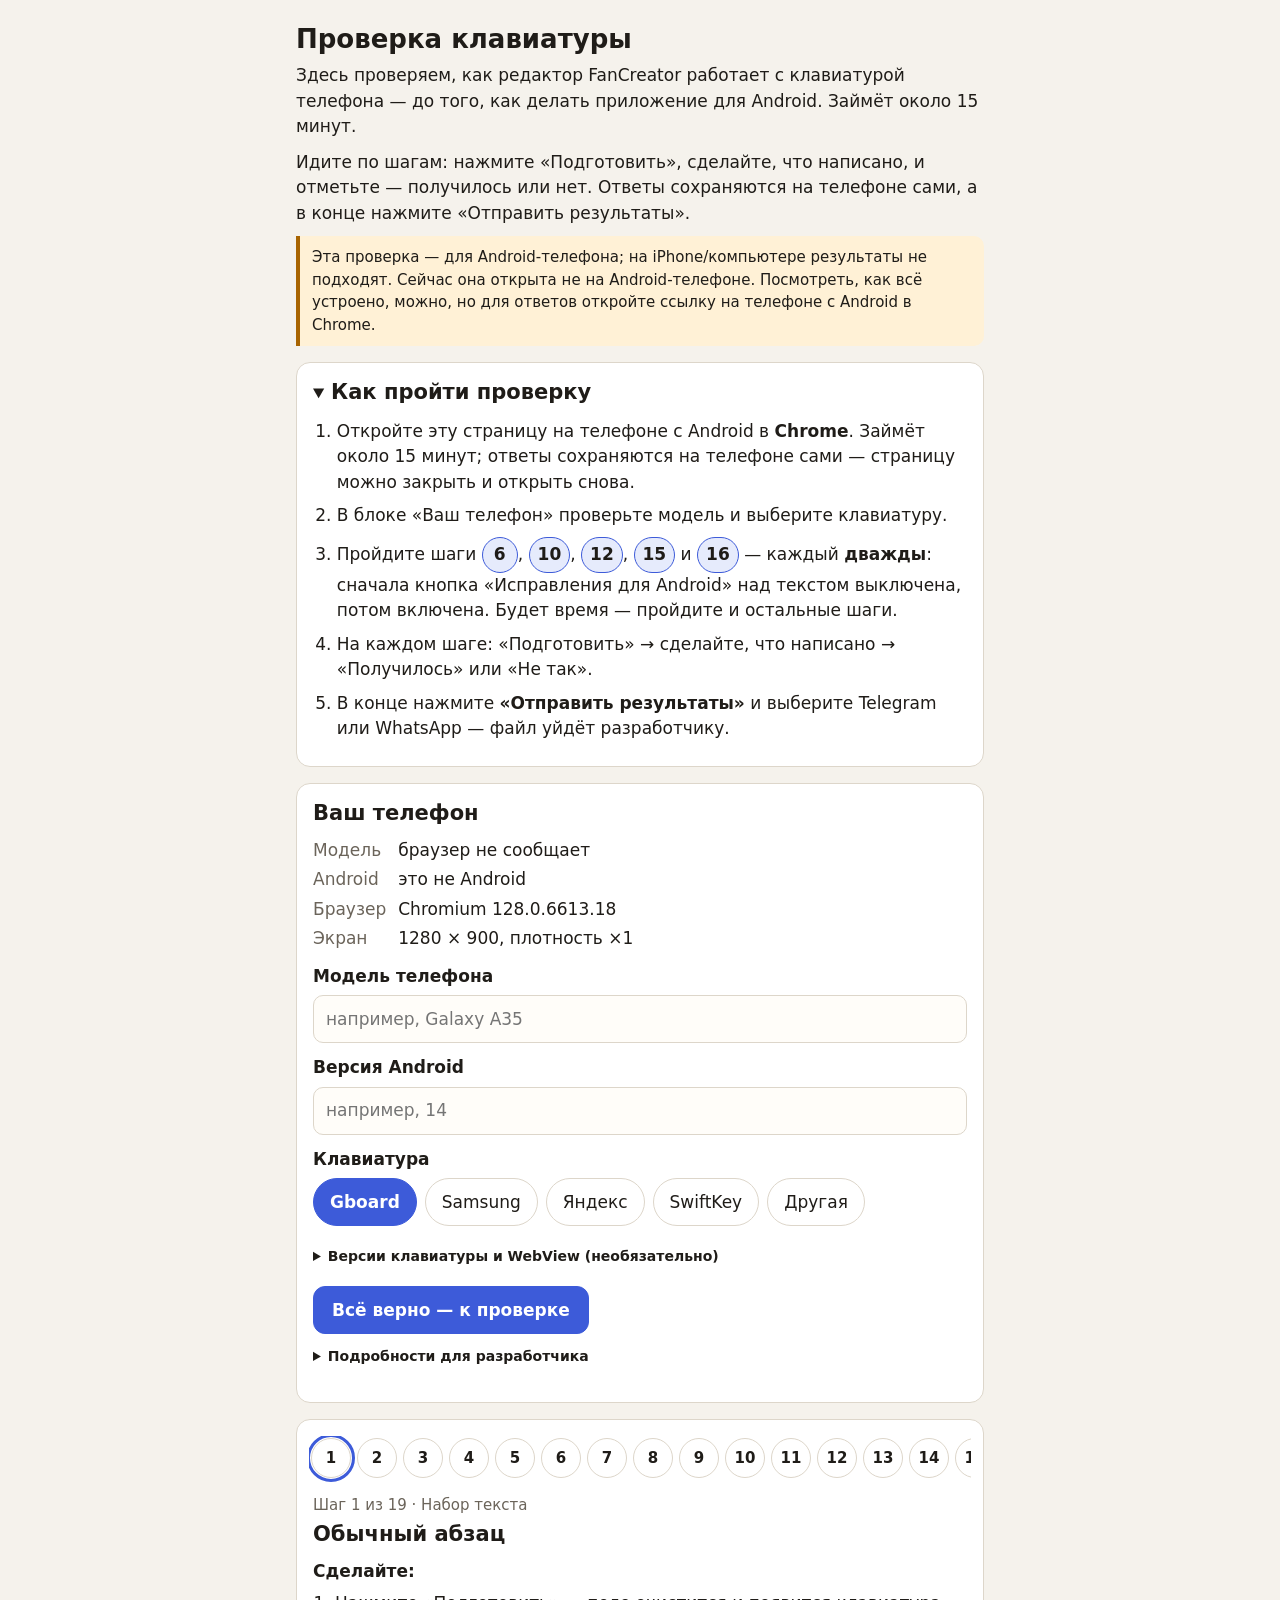
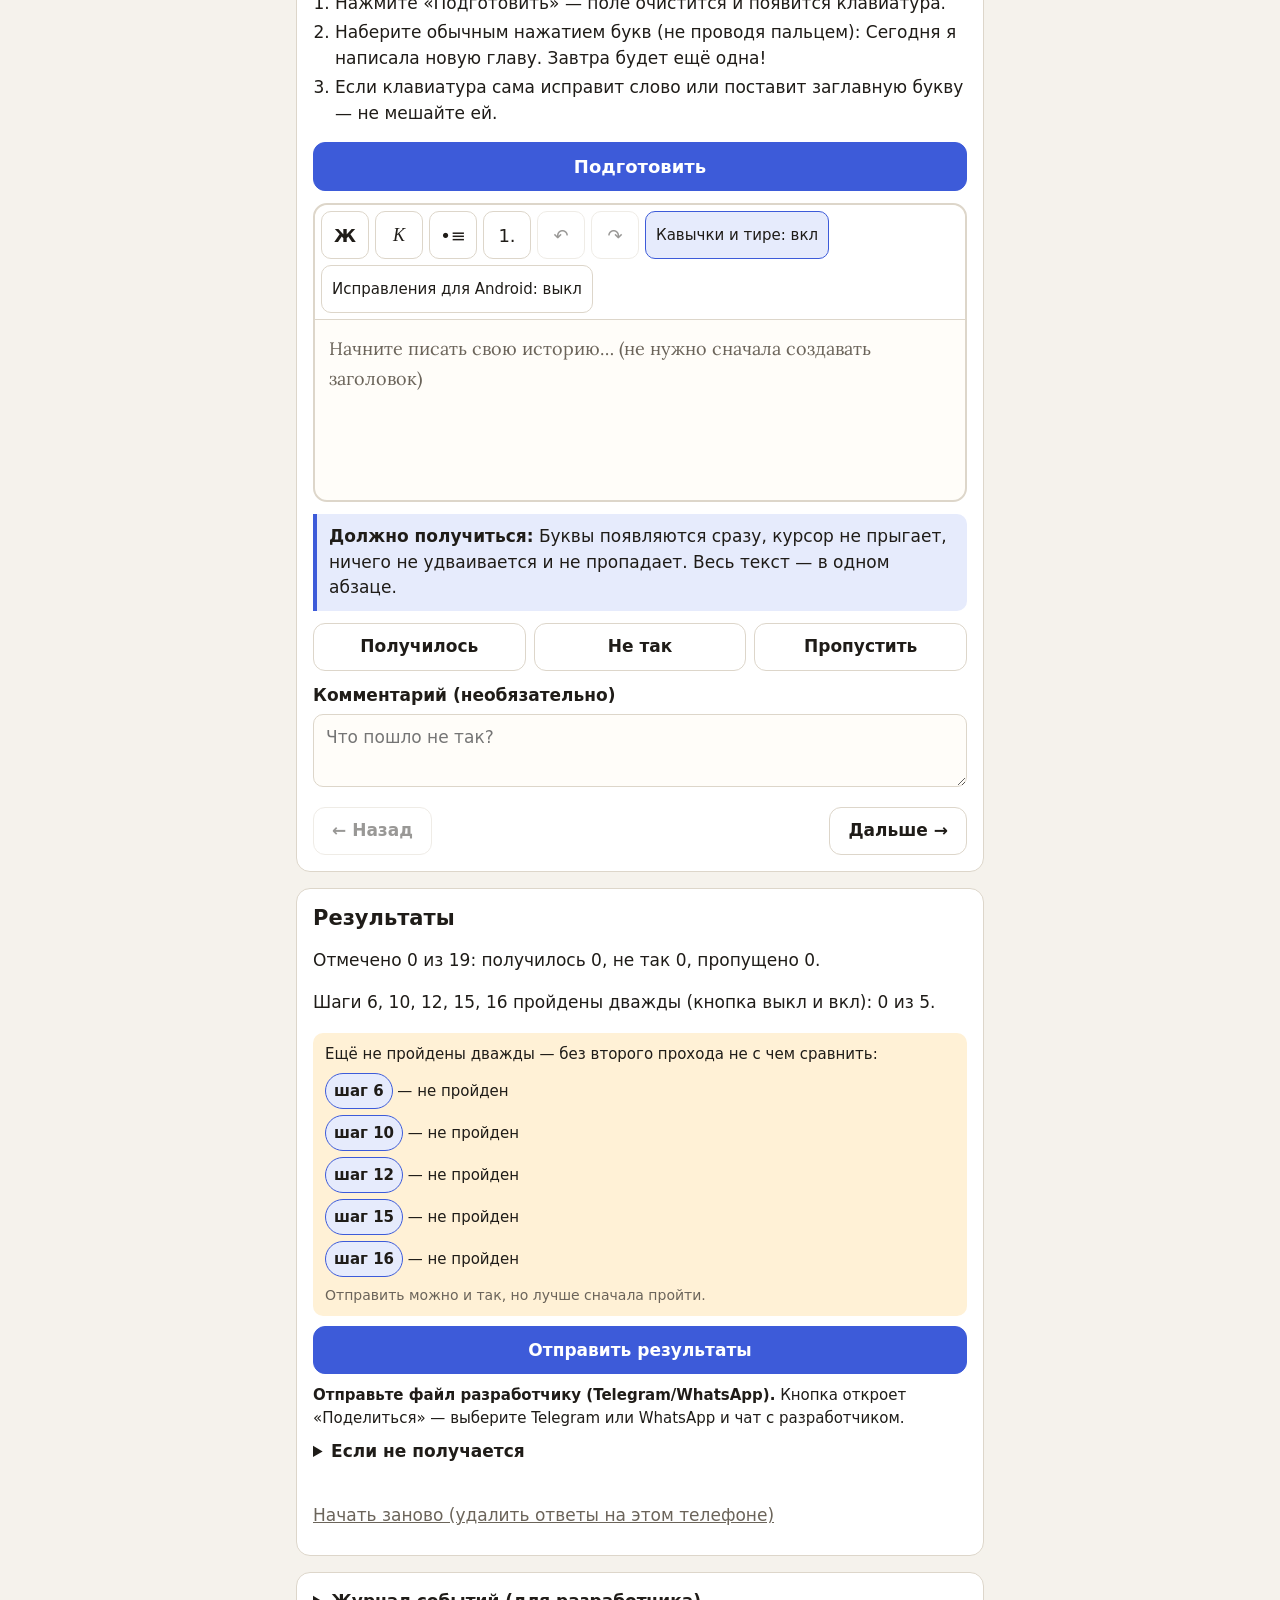
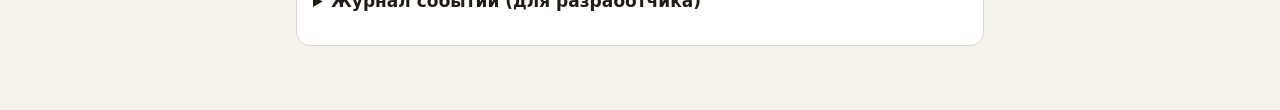
==== sandbox/index.html @ 18773f49 "Песочница: 2.1.9 4542436" ====
<!doctype html>
<html lang="ru">
  <head>
    <meta charset="UTF-8" />
    <meta name="viewport" content="width=device-width, initial-scale=1.0, interactive-widget=resizes-content" />
    <meta name="theme-color" content="#f5f2ec" />
    <meta
      http-equiv="Content-Security-Policy"
      content="default-src 'self' 'unsafe-inline' data: blob:; img-src 'self' data: blob: https:; font-src 'self' data:; style-src 'self' 'unsafe-inline'; connect-src 'self' ws: wss:;"
    />
    <title>FanCreator — проверка клавиатуры</title>
    <script type="module" crossorigin src="./assets/sandbox-DhqDyy9d.js"></script>
    <link rel="stylesheet" crossorigin href="./assets/sandbox-BEkbw0f-.css">
    <meta name="robots" content="noindex, nofollow">
    <meta name="referrer" content="no-referrer">
  </head>
  <body>
    <div id="root"></div>
  </body>
</html>
---- sandbox/assets/sandbox-BEkbw0f-.css ----
@font-face{font-family:Lora;font-style:normal;font-display:swap;font-weight:400;src:url(./lora-cyrillic-400-normal-CbVom6TB.woff2) format("woff2"),url(./lora-cyrillic-400-normal-BedExNGj.woff) format("woff")}@font-face{font-family:Lora;font-style:normal;font-display:swap;font-weight:400;src:url(./lora-latin-400-normal-DnxXpLNu.woff2) format("woff2"),url(./lora-latin-400-normal-DBJS-Hc6.woff) format("woff")}@font-face{font-family:Lora;font-style:italic;font-display:swap;font-weight:400;src:url(./lora-cyrillic-400-italic-BZqWJcgY.woff2) format("woff2"),url(./lora-cyrillic-400-italic-rXhP2Nh9.woff) format("woff")}@font-face{font-family:Lora;font-style:italic;font-display:swap;font-weight:400;src:url(./lora-latin-400-italic-DYjZp4sZ.woff2) format("woff2"),url(./lora-latin-400-italic-wRLkZNVE.woff) format("woff")}@font-face{font-family:Lora;font-style:normal;font-display:swap;font-weight:700;src:url(./lora-cyrillic-700-normal-CicHrsUU.woff2) format("woff2"),url(./lora-cyrillic-700-normal-CoUvLzhc.woff) format("woff")}@font-face{font-family:Lora;font-style:normal;font-display:swap;font-weight:700;src:url(./lora-latin-700-normal-BHK4Pzk4.woff2) format("woff2"),url(./lora-latin-700-normal-Yfa97ytg.woff) format("woff")}:root{--sb-bg: #f5f2ec;--sb-card: #ffffff;--sb-text: #1f1c18;--sb-dim: #6b645a;--sb-line: #ddd6ca;--sb-accent: #3d5bd9;--sb-accent-text: #ffffff;--sb-accent-soft: #e6ebfc;--sb-ok: #2b8a3e;--sb-ok-soft: #e3f4e6;--sb-bad: #c92a2a;--sb-bad-soft: #fbe6e6;--sb-warn: #a86400;--sb-warn-soft: #fff1d6;--sb-paper: #fffdf9;--sb-focus: rgba(61, 91, 217, .35);--sb-radius: 14px;color-scheme:light}@media (prefers-color-scheme: dark){:root{--sb-bg: #17161a;--sb-card: #222127;--sb-text: #ece8e1;--sb-dim: #a59f95;--sb-line: #3a3842;--sb-accent: #7f97ff;--sb-accent-text: #10131f;--sb-accent-soft: #2a3150;--sb-ok: #69c27a;--sb-ok-soft: #1f3524;--sb-bad: #ff7b7b;--sb-bad-soft: #3d2222;--sb-warn: #f0b350;--sb-warn-soft: #3a2f1a;--sb-paper: #1c1b20;--sb-focus: rgba(127, 151, 255, .4);color-scheme:dark}}*{box-sizing:border-box}html{-webkit-text-size-adjust:100%}body{margin:0;background:var(--sb-bg);color:var(--sb-text);font:17px/1.5 system-ui,-apple-system,Segoe UI,Roboto,sans-serif}.sb-page{max-width:720px;margin:0 auto;padding:16px 16px 48px}.sb-header h1{margin:8px 0;font-size:26px;line-height:1.2}.sb-header p{margin:0 0 10px}h2{margin:0 0 12px;font-size:21px;line-height:1.25}.sb-card{background:var(--sb-card);border:1px solid var(--sb-line);border-radius:var(--sb-radius);padding:16px;margin:16px 0;scroll-margin-top:8px}.sb-small{font-size:14px;color:var(--sb-dim);margin:8px 0}.sb-note{margin:10px 0;padding:10px 12px;border-radius:10px;background:var(--sb-accent-soft);font-size:15px}.sb-note-warn{background:var(--sb-warn-soft)}.sb-note-ok{background:var(--sb-ok-soft)}.sb-advice{border-left:4px solid var(--sb-warn);border-radius:0 10px 10px 0}.sb-howto summary{cursor:pointer}.sb-howto summary h2{display:inline;margin:0}.sb-howto-list{margin:12px 0 0;padding-left:1.4em}.sb-howto-list li{margin:0 0 8px}.sb-howto-step{min-width:36px;min-height:36px;padding:2px 8px;border-radius:999px;border:1.5px solid var(--sb-accent);background:var(--sb-accent-soft);color:var(--sb-text);font:inherit;font-weight:700;cursor:pointer;touch-action:manipulation}.sb-howto-step:focus-visible{outline:3px solid var(--sb-focus);outline-offset:2px}.sb-send{width:100%;font-size:18px}.sb-send-hint{margin:10px 0;font-size:15px}.sb-fix-note{border-left:4px solid var(--sb-accent);border-radius:0 10px 10px 0}.sb-fix-note p{margin:0}.sb-fix-note p+p{margin-top:6px}.sb-fix-progress{font-weight:600}.sb-second-pass{border-left:4px solid var(--sb-warn);border-radius:0 10px 10px 0}.sb-second-pass p{margin:0 0 10px}.sb-fix-missing p{margin:0}.sb-fix-missing ul{margin:8px 0;padding:0;list-style:none}.sb-fix-missing li{margin:0 0 6px}.sb-row{display:flex;flex-wrap:wrap;gap:10px;align-items:center}.sb-row-between{justify-content:space-between}.sb-btn{min-height:48px;padding:10px 18px;border-radius:12px;border:1.5px solid var(--sb-line);background:var(--sb-card);color:var(--sb-text);font:inherit;font-weight:600;cursor:pointer;touch-action:manipulation}.sb-btn:disabled{opacity:.45}.sb-btn:focus-visible,.sb-tool:focus-visible,.sb-chip:focus-visible,.sb-chip-btn:focus-visible{outline:3px solid var(--sb-focus);outline-offset:2px}.sb-btn-primary{background:var(--sb-accent);border-color:var(--sb-accent);color:var(--sb-accent-text)}.sb-btn-small{min-height:40px;padding:6px 14px;font-size:15px}.sb-btn-link{border:none;background:none;color:var(--sb-dim);font-weight:400;text-decoration:underline;padding-left:0;margin-top:12px}.sb-prepare{width:100%;margin:4px 0 12px;font-size:18px}.sb-facts{display:grid;grid-template-columns:max-content 1fr;gap:4px 12px;margin:0 0 12px}.sb-facts dt{color:var(--sb-dim)}.sb-facts dd{margin:0;overflow-wrap:anywhere}.sb-field{display:block;margin:12px 0;border:none;padding:0}.sb-field>span,.sb-field>legend{display:block;font-weight:600;margin-bottom:6px;padding:0}.sb-field input,.sb-field textarea,.sb-raw{width:100%;min-height:48px;padding:10px 12px;border-radius:10px;border:1.5px solid var(--sb-line);background:var(--sb-paper);color:var(--sb-text);font:inherit}.sb-choice{display:flex;flex-wrap:wrap;gap:8px;margin-bottom:8px}.sb-chip-btn{min-height:48px;padding:8px 16px;border-radius:24px;border:1.5px solid var(--sb-line);background:var(--sb-card);color:var(--sb-text);font:inherit;cursor:pointer}.sb-chip-btn.is-on{background:var(--sb-accent);border-color:var(--sb-accent);color:var(--sb-accent-text);font-weight:600}.sb-device-line{margin:0;flex:1 1 200px}.sb-dev{margin-top:12px;font-size:14px}.sb-chips{display:flex;gap:6px;overflow-x:auto;padding:2px 2px 10px;margin:0 -4px 6px;scrollbar-width:thin}.sb-chip{flex:0 0 auto;width:40px;height:40px;border-radius:50%;border:1.5px solid var(--sb-line);background:var(--sb-card);color:var(--sb-text);font:inherit;font-size:15px;font-weight:600;cursor:pointer}.sb-chip-ok{background:var(--sb-ok-soft);border-color:var(--sb-ok)}.sb-chip-bad{background:var(--sb-bad-soft);border-color:var(--sb-bad)}.sb-chip-skip{color:var(--sb-dim);border-style:dashed}.sb-chip-half{background-image:linear-gradient(to right,transparent 50%,var(--sb-card) 50%);border-style:dashed}.sb-chip.is-current{outline:3px solid var(--sb-accent);outline-offset:1px}.sb-step-meta{margin:0 0 4px;color:var(--sb-dim);font-size:15px}.sb-todo ol{margin:6px 0 12px;padding-left:22px}.sb-todo li{margin:4px 0}.sb-expect{margin:12px 0;padding:10px 12px;border-left:4px solid var(--sb-accent);background:var(--sb-accent-soft);border-radius:0 10px 10px 0}.sb-verdict{display:grid;grid-template-columns:1fr 1fr 1fr;gap:8px;margin:12px 0}.sb-verdict .sb-btn{padding:10px 6px}.sb-btn-ok.is-on{background:var(--sb-ok);border-color:var(--sb-ok);color:#fff}.sb-btn-bad.is-on{background:var(--sb-bad);border-color:var(--sb-bad);color:#fff}.sb-btn-skip.is-on{background:var(--sb-dim);border-color:var(--sb-dim);color:var(--sb-card)}.sb-auto{margin:12px 0;padding:10px 12px;border-radius:10px;border:1.5px solid var(--sb-line)}.sb-auto p{margin:4px 0}.sb-auto ul{margin:6px 0 0;padding-left:20px;font-size:14px;overflow-wrap:anywhere}.sb-auto-ok{background:var(--sb-ok-soft);border-color:var(--sb-ok)}.sb-auto-fail{background:var(--sb-bad-soft);border-color:var(--sb-bad)}.sb-auto-warn{background:var(--sb-warn-soft);border-color:var(--sb-warn)}.sb-auto-icon{display:inline-block;min-width:1.2em;font-weight:800}.sb-nav{margin-top:8px}.sb-editor{border:2px solid var(--sb-line);border-radius:var(--sb-radius);background:var(--sb-paper)}.sb-editor:focus-within{border-color:var(--sb-accent)}.sb-toolbar{position:sticky;top:0;z-index:2;display:flex;flex-wrap:wrap;gap:6px;padding:6px;background:var(--sb-card);border-bottom:1px solid var(--sb-line);border-radius:var(--sb-radius) var(--sb-radius) 0 0}.sb-tool{flex:0 0 auto;min-width:48px;height:48px;padding:0 10px;border-radius:10px;border:1.5px solid var(--sb-line);background:var(--sb-card);color:var(--sb-text);font:inherit;font-size:18px;cursor:pointer;touch-action:manipulation;-webkit-user-select:none;user-select:none}.sb-tool-wide{font-size:15px}.sb-tool-bold{font-weight:800}.sb-tool-italic{font-style:italic;font-family:Georgia,serif}.sb-tool.is-active{background:var(--sb-accent-soft);border-color:var(--sb-accent)}.sb-tool.is-disabled{opacity:.45}.sb-editor-content{padding:4px 14px 14px}.sb-editor-frame.is-long .sb-editor-content{max-height:60vh;max-height:60dvh;overflow-y:auto;overscroll-behavior:contain}.sb-log-pre{max-height:50vh;overflow:auto;margin:8px 0 0;padding:10px;border-radius:8px;background:var(--sb-paper);border:1px solid var(--sb-line);font:12px/1.45 ui-monospace,Cascadia Mono,Consolas,monospace;white-space:pre-wrap;word-break:break-all}.sb-log summary,.sb-fallback summary,.sb-dev summary{cursor:pointer;min-height:40px;font-weight:600}.sb-prose{position:relative;min-height:9em;outline:none;color:var(--sb-text);font-family:Lora,"Noto Serif",Georgia,serif;font-size:18px;line-height:1.65;padding:10px 0}.sb-prose p{margin:0;overflow-wrap:anywhere}.sb-prose h1,.sb-prose h2,.sb-prose h3{line-height:1.3;margin:.5em 0 .3em}.sb-prose h2{font-size:1.45em}.sb-prose ul,.sb-prose ol{padding-left:1.5em;margin:0 0 .7em}.sb-prose ol{list-style:none;counter-reset:fc-ol;padding-left:0}.sb-prose>ol{padding-left:28px}.sb-prose ol>li{counter-increment:fc-ol}.sb-prose ol>li>:is(p,h1,h2,h3):before{content:counters(fc-ol,".") ". ";white-space:nowrap}.sb-prose ol>li>:is(p,h1,h2,h3)~:is(p,h1,h2,h3):before{content:none}.sb-prose ol>li[data-unnumbered=true]{counter-increment:none}.sb-prose ol>li[data-unnumbered=true]>:is(p,h1,h2,h3):before{content:none}.sb-prose ul>li[data-unnumbered=true]::marker{content:""}.sb-prose img{display:block;max-width:100%;height:auto;border-radius:6px}.sb-prose .fc-img-wrap{position:relative;display:block;width:fit-content;max-width:100%;margin:.4em 0;border-radius:8px}.sb-prose :is(.fc-img-handle,.fc-img-float,.fc-img-wrap-btn){display:none}.sb-prose .ProseMirror-selectednode{outline:3px solid var(--sb-accent);outline-offset:2px}.sb-prose table{border-collapse:collapse;width:100%;margin:.6em 0}.sb-prose th,.sb-prose td{border:1px solid var(--sb-line);padding:6px 9px;vertical-align:top;min-width:40px;position:relative}.sb-prose .selectedCell:after{background:var(--sb-focus);content:"";position:absolute;top:0;right:0;bottom:0;left:0;pointer-events:none}.sb-prose .column-resize-handle{display:none}.sb-prose ::selection{background:var(--sb-focus)}.sb-prose.ProseMirror-hideselection ::selection{background:transparent}.sb-prose p.is-editor-empty:first-child:before{content:attr(data-placeholder);float:left;color:var(--sb-dim);pointer-events:none;height:0}.sb-prose a{color:var(--sb-accent)}.sb-prose blockquote{margin:.5em 0;padding-left:12px;border-left:3px solid var(--sb-line)}.sb-prose hr{border:none;border-top:1px solid var(--sb-line);margin:1em 0}
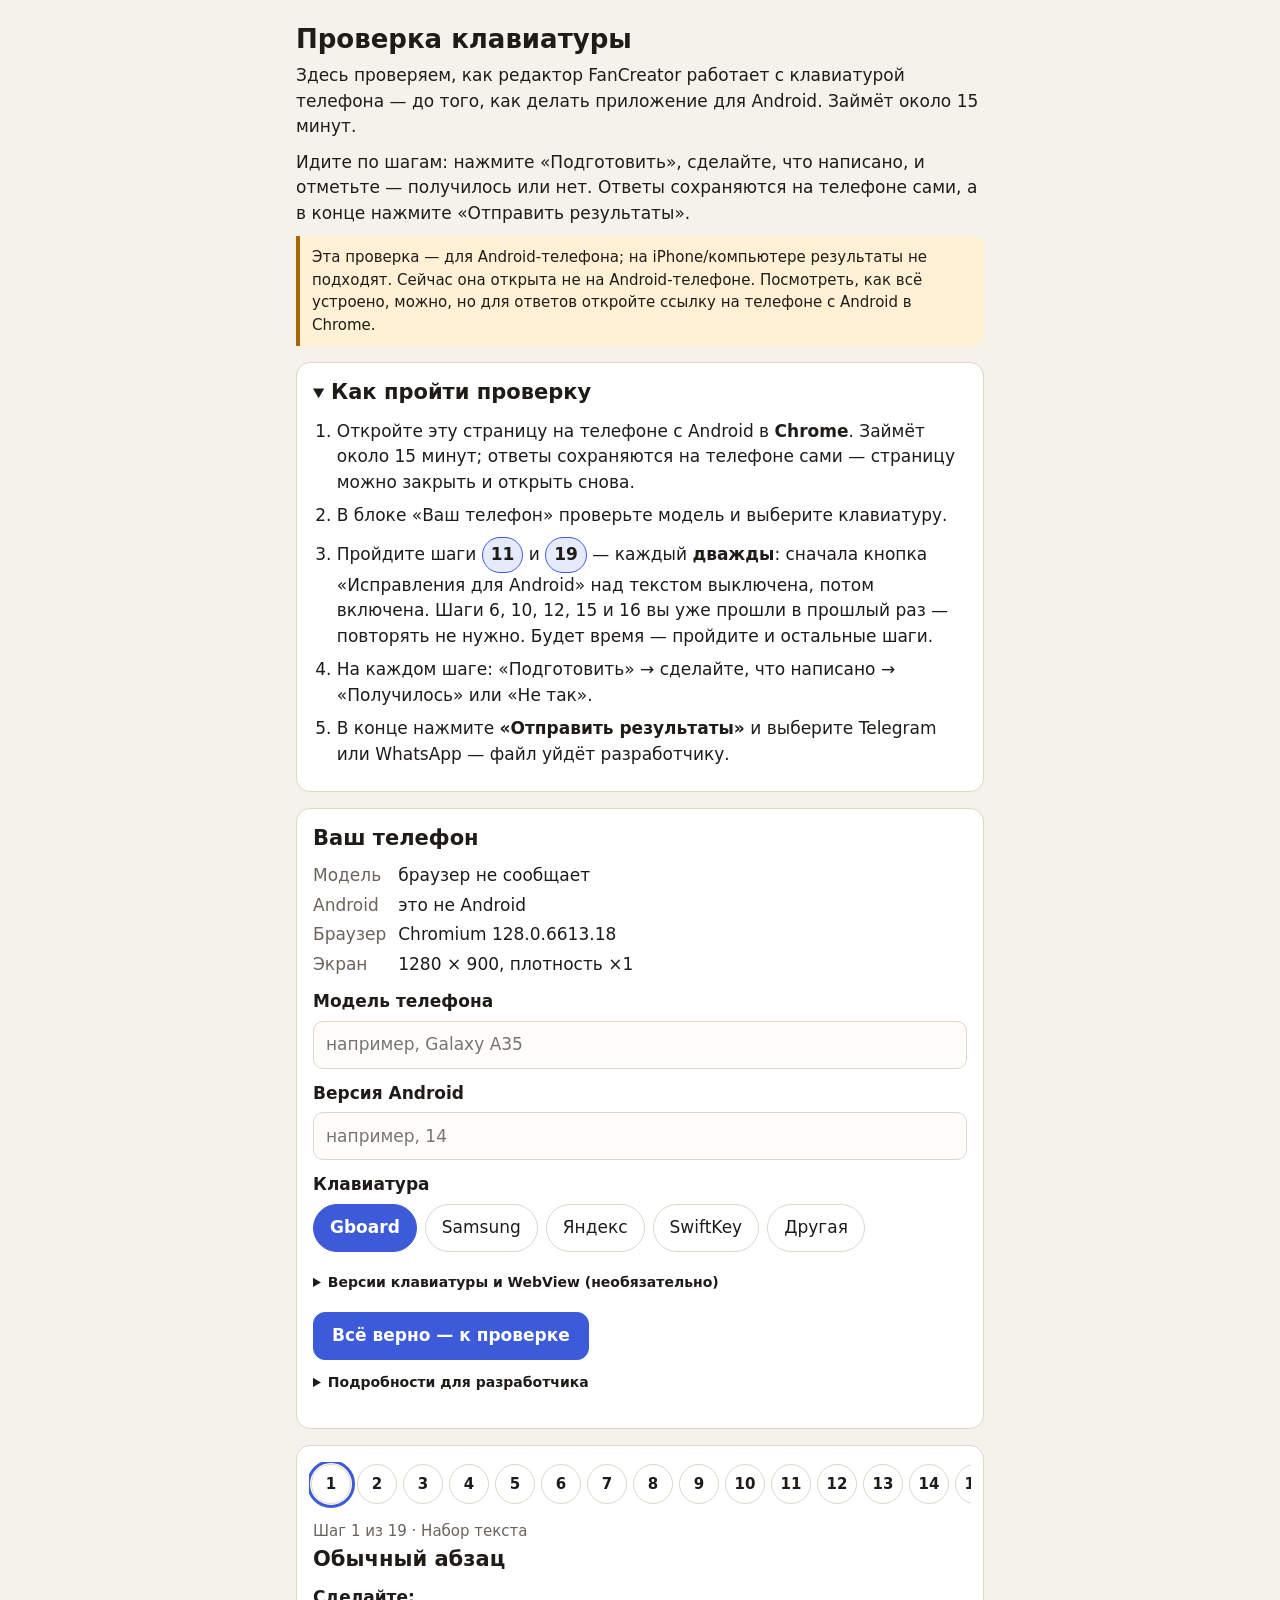
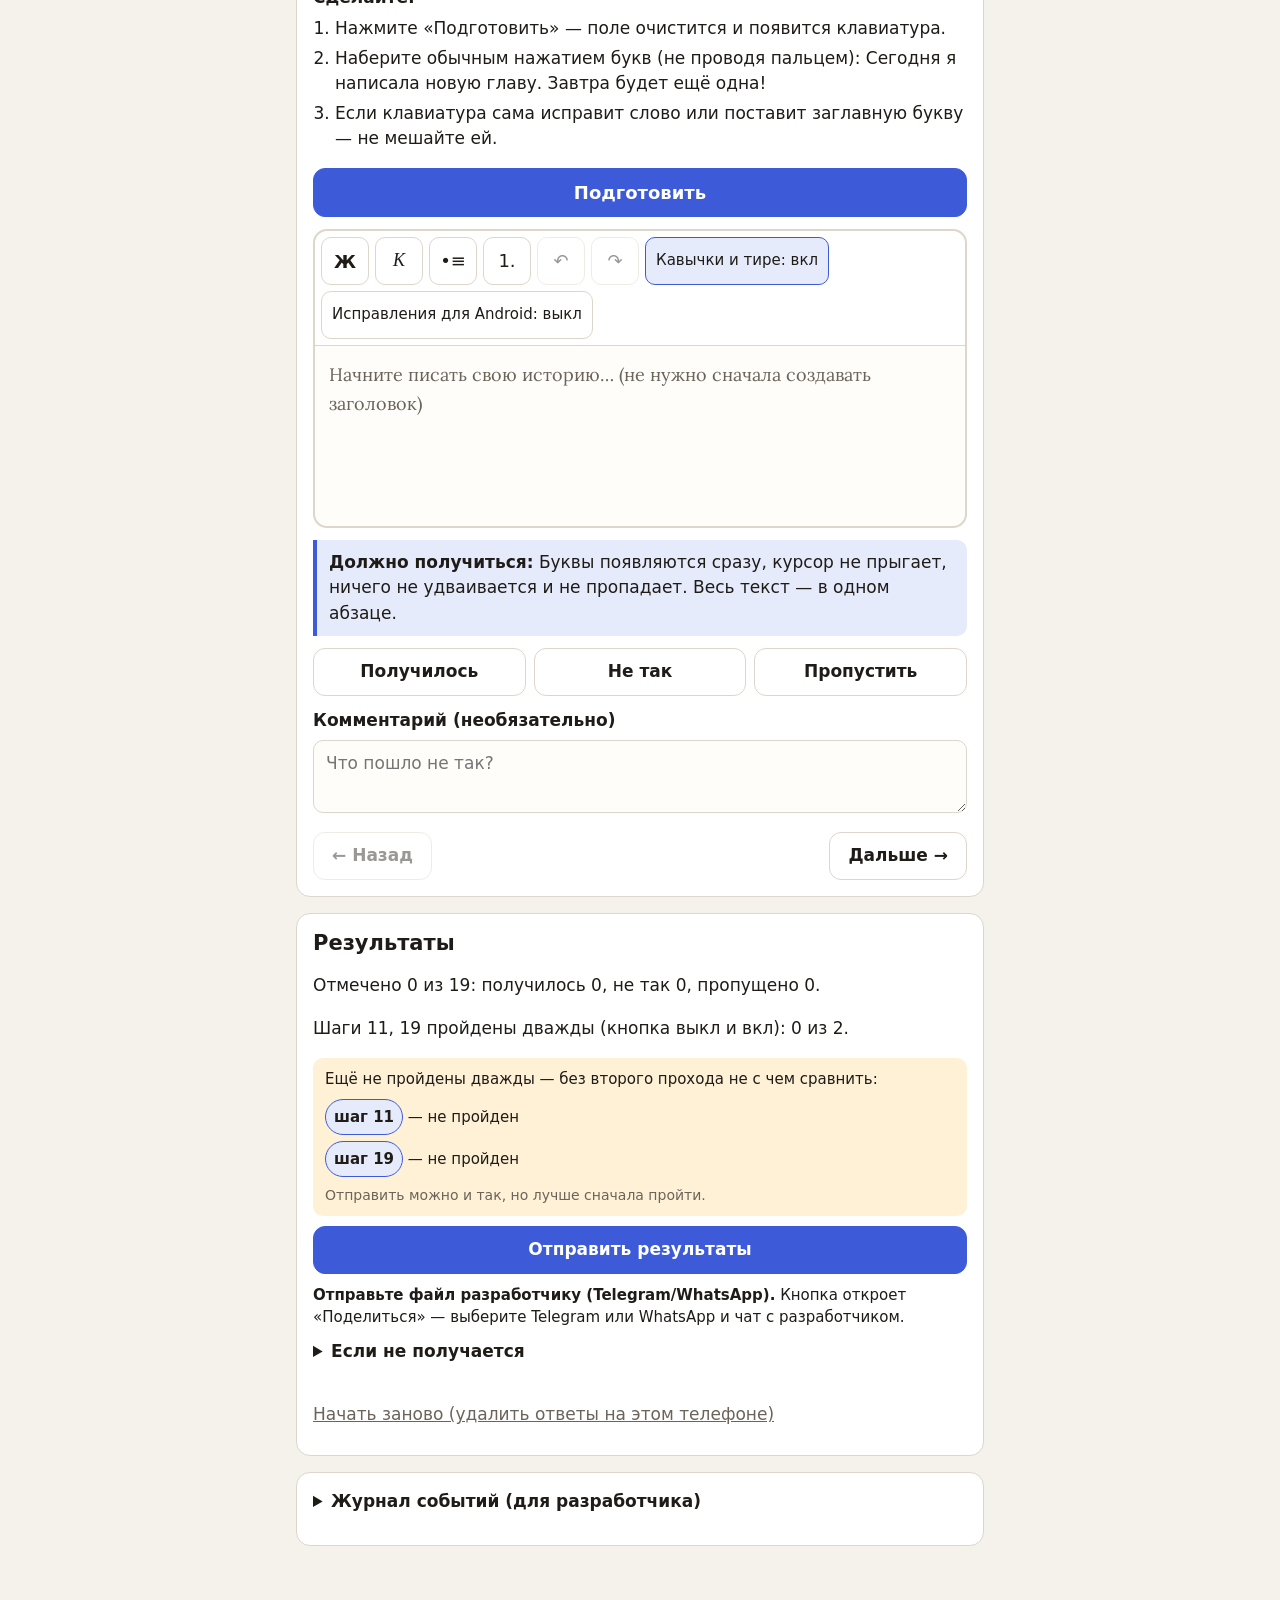
==== commit 72774be1: "Песочница: 2.1.9 dbdd2d1" ====
--- a/sandbox/index.html
+++ b/sandbox/index.html
@@ -9,8 +9,8 @@
       content="default-src 'self' 'unsafe-inline' data: blob:; img-src 'self' data: blob: https:; font-src 'self' data:; style-src 'self' 'unsafe-inline'; connect-src 'self' ws: wss:;"
     />
     <title>FanCreator — проверка клавиатуры</title>
-    <script type="module" crossorigin src="./assets/sandbox-DhqDyy9d.js"></script>
-    <link rel="stylesheet" crossorigin href="./assets/sandbox-BEkbw0f-.css">
+    <script type="module" crossorigin src="./assets/sandbox-CFOKn9re.js"></script>
+    <link rel="stylesheet" crossorigin href="./assets/sandbox-BfJ2QKud.css">
     <meta name="robots" content="noindex, nofollow">
     <meta name="referrer" content="no-referrer">
   </head>
--- a/sandbox/assets/sandbox-BfJ2QKud.css
+++ b/sandbox/assets/sandbox-BfJ2QKud.css
@@ -0,0 +1 @@
+@font-face{font-family:Lora;font-style:normal;font-display:swap;font-weight:400;src:url(./lora-cyrillic-400-normal-CbVom6TB.woff2) format("woff2"),url(./lora-cyrillic-400-normal-BedExNGj.woff) format("woff")}@font-face{font-family:Lora;font-style:normal;font-display:swap;font-weight:400;src:url(./lora-latin-400-normal-DnxXpLNu.woff2) format("woff2"),url(./lora-latin-400-normal-DBJS-Hc6.woff) format("woff")}@font-face{font-family:Lora;font-style:italic;font-display:swap;font-weight:400;src:url(./lora-cyrillic-400-italic-BZqWJcgY.woff2) format("woff2"),url(./lora-cyrillic-400-italic-rXhP2Nh9.woff) format("woff")}@font-face{font-family:Lora;font-style:italic;font-display:swap;font-weight:400;src:url(./lora-latin-400-italic-DYjZp4sZ.woff2) format("woff2"),url(./lora-latin-400-italic-wRLkZNVE.woff) format("woff")}@font-face{font-family:Lora;font-style:normal;font-display:swap;font-weight:700;src:url(./lora-cyrillic-700-normal-CicHrsUU.woff2) format("woff2"),url(./lora-cyrillic-700-normal-CoUvLzhc.woff) format("woff")}@font-face{font-family:Lora;font-style:normal;font-display:swap;font-weight:700;src:url(./lora-latin-700-normal-BHK4Pzk4.woff2) format("woff2"),url(./lora-latin-700-normal-Yfa97ytg.woff) format("woff")}:root{--sb-bg: #f5f2ec;--sb-card: #ffffff;--sb-text: #1f1c18;--sb-dim: #6b645a;--sb-line: #ddd6ca;--sb-accent: #3d5bd9;--sb-accent-text: #ffffff;--sb-accent-soft: #e6ebfc;--sb-ok: #2b8a3e;--sb-ok-soft: #e3f4e6;--sb-bad: #c92a2a;--sb-bad-soft: #fbe6e6;--sb-warn: #a86400;--sb-warn-soft: #fff1d6;--sb-paper: #fffdf9;--sb-focus: rgba(61, 91, 217, .35);--sb-radius: 14px;color-scheme:light}@media (prefers-color-scheme: dark){:root{--sb-bg: #17161a;--sb-card: #222127;--sb-text: #ece8e1;--sb-dim: #a59f95;--sb-line: #3a3842;--sb-accent: #7f97ff;--sb-accent-text: #10131f;--sb-accent-soft: #2a3150;--sb-ok: #69c27a;--sb-ok-soft: #1f3524;--sb-bad: #ff7b7b;--sb-bad-soft: #3d2222;--sb-warn: #f0b350;--sb-warn-soft: #3a2f1a;--sb-paper: #1c1b20;--sb-focus: rgba(127, 151, 255, .4);color-scheme:dark}}*{box-sizing:border-box}html{-webkit-text-size-adjust:100%}body{margin:0;background:var(--sb-bg);color:var(--sb-text);font:17px/1.5 system-ui,-apple-system,Segoe UI,Roboto,sans-serif}.sb-page{max-width:720px;margin:0 auto;padding:16px 16px 48px}.sb-header h1{margin:8px 0;font-size:26px;line-height:1.2}.sb-header p{margin:0 0 10px}h2{margin:0 0 12px;font-size:21px;line-height:1.25}.sb-card{background:var(--sb-card);border:1px solid var(--sb-line);border-radius:var(--sb-radius);padding:16px;margin:16px 0;scroll-margin-top:8px}.sb-small{font-size:14px;color:var(--sb-dim);margin:8px 0}.sb-note{margin:10px 0;padding:10px 12px;border-radius:10px;background:var(--sb-accent-soft);font-size:15px}.sb-note-warn{background:var(--sb-warn-soft)}.sb-note-ok{background:var(--sb-ok-soft)}.sb-advice{border-left:4px solid var(--sb-warn);border-radius:0 10px 10px 0}.sb-howto summary{cursor:pointer}.sb-howto summary h2{display:inline;margin:0}.sb-howto-list{margin:12px 0 0;padding-left:1.4em}.sb-howto-list li{margin:0 0 8px}.sb-howto-step{min-width:36px;min-height:36px;padding:2px 8px;border-radius:999px;border:1.5px solid var(--sb-accent);background:var(--sb-accent-soft);color:var(--sb-text);font:inherit;font-weight:700;cursor:pointer;touch-action:manipulation}.sb-howto-step:focus-visible{outline:3px solid var(--sb-focus);outline-offset:2px}.sb-send{width:100%;font-size:18px}.sb-send-hint{margin:10px 0;font-size:15px}.sb-fix-note{border-left:4px solid var(--sb-accent);border-radius:0 10px 10px 0}.sb-fix-note p{margin:0}.sb-fix-note p+p{margin-top:6px}.sb-fix-progress{font-weight:600}.sb-second-pass{border-left:4px solid var(--sb-warn);border-radius:0 10px 10px 0}.sb-second-pass p{margin:0 0 10px}.sb-fix-missing p{margin:0}.sb-fix-missing ul{margin:8px 0;padding:0;list-style:none}.sb-fix-missing li{margin:0 0 6px}.sb-row{display:flex;flex-wrap:wrap;gap:10px;align-items:center}.sb-row-between{justify-content:space-between}.sb-btn{min-height:48px;padding:10px 18px;border-radius:12px;border:1.5px solid var(--sb-line);background:var(--sb-card);color:var(--sb-text);font:inherit;font-weight:600;cursor:pointer;touch-action:manipulation}.sb-btn:disabled{opacity:.45}.sb-btn:focus-visible,.sb-tool:focus-visible,.sb-chip:focus-visible,.sb-chip-btn:focus-visible{outline:3px solid var(--sb-focus);outline-offset:2px}.sb-btn-primary{background:var(--sb-accent);border-color:var(--sb-accent);color:var(--sb-accent-text)}.sb-btn-small{min-height:40px;padding:6px 14px;font-size:15px}.sb-btn-link{border:none;background:none;color:var(--sb-dim);font-weight:400;text-decoration:underline;padding-left:0;margin-top:12px}.sb-prepare{width:100%;margin:4px 0 12px;font-size:18px}.sb-facts{display:grid;grid-template-columns:max-content 1fr;gap:4px 12px;margin:0 0 12px}.sb-facts dt{color:var(--sb-dim)}.sb-facts dd{margin:0;overflow-wrap:anywhere}.sb-field{display:block;margin:12px 0;border:none;padding:0}.sb-field>span,.sb-field>legend{display:block;font-weight:600;margin-bottom:6px;padding:0}.sb-field input,.sb-field textarea,.sb-raw{width:100%;min-height:48px;padding:10px 12px;border-radius:10px;border:1.5px solid var(--sb-line);background:var(--sb-paper);color:var(--sb-text);font:inherit}.sb-choice{display:flex;flex-wrap:wrap;gap:8px;margin-bottom:8px}.sb-chip-btn{min-height:48px;padding:8px 16px;border-radius:24px;border:1.5px solid var(--sb-line);background:var(--sb-card);color:var(--sb-text);font:inherit;cursor:pointer}.sb-chip-btn.is-on{background:var(--sb-accent);border-color:var(--sb-accent);color:var(--sb-accent-text);font-weight:600}.sb-device-line{margin:0;flex:1 1 200px}.sb-dev{margin-top:12px;font-size:14px}.sb-chips{display:flex;gap:6px;overflow-x:auto;padding:2px 2px 10px;margin:0 -4px 6px;scrollbar-width:thin}.sb-chip{flex:0 0 auto;width:40px;height:40px;border-radius:50%;border:1.5px solid var(--sb-line);background:var(--sb-card);color:var(--sb-text);font:inherit;font-size:15px;font-weight:600;cursor:pointer}.sb-chip-ok{background:var(--sb-ok-soft);border-color:var(--sb-ok)}.sb-chip-bad{background:var(--sb-bad-soft);border-color:var(--sb-bad)}.sb-chip-skip{color:var(--sb-dim);border-style:dashed}.sb-chip-half{background-image:linear-gradient(to right,transparent 50%,var(--sb-card) 50%);border-style:dashed}.sb-chip.is-current{outline:3px solid var(--sb-accent);outline-offset:1px}.sb-step-meta{margin:0 0 4px;color:var(--sb-dim);font-size:15px}.sb-todo ol{margin:6px 0 12px;padding-left:22px}.sb-todo li{margin:4px 0}.sb-expect{margin:12px 0;padding:10px 12px;border-left:4px solid var(--sb-accent);background:var(--sb-accent-soft);border-radius:0 10px 10px 0}.sb-verdict{display:grid;grid-template-columns:1fr 1fr 1fr;gap:8px;margin:12px 0}.sb-verdict .sb-btn{padding:10px 6px}.sb-btn-ok.is-on{background:var(--sb-ok);border-color:var(--sb-ok);color:#fff}.sb-btn-bad.is-on{background:var(--sb-bad);border-color:var(--sb-bad);color:#fff}.sb-btn-skip.is-on{background:var(--sb-dim);border-color:var(--sb-dim);color:var(--sb-card)}.sb-auto{margin:12px 0;padding:10px 12px;border-radius:10px;border:1.5px solid var(--sb-line)}.sb-auto p{margin:4px 0}.sb-auto ul{margin:6px 0 0;padding-left:20px;font-size:14px;overflow-wrap:anywhere}.sb-auto-ok{background:var(--sb-ok-soft);border-color:var(--sb-ok)}.sb-auto-fail{background:var(--sb-bad-soft);border-color:var(--sb-bad)}.sb-auto-warn{background:var(--sb-warn-soft);border-color:var(--sb-warn)}.sb-auto-icon{display:inline-block;min-width:1.2em;font-weight:800}.sb-nav{margin-top:8px}.sb-editor{position:relative;border:2px solid var(--sb-line);border-radius:var(--sb-radius);background:var(--sb-paper)}.sb-image-panel{position:absolute;z-index:1;box-sizing:border-box;display:grid;grid-template-columns:repeat(3,minmax(0,1fr));gap:6px;padding:6px;border-radius:12px;border:1.5px solid var(--sb-line);background:var(--sb-card);box-shadow:0 6px 20px #0000002e}.sb-image-btn{min-height:48px;padding:4px 6px;border-radius:10px;border:1.5px solid var(--sb-accent);background:var(--sb-accent-soft);color:var(--sb-text);font:inherit;font-size:15px;font-weight:600;line-height:1.15;cursor:pointer;touch-action:manipulation;-webkit-user-select:none;user-select:none}.sb-image-btn.is-danger{border-color:var(--sb-bad);background:var(--sb-bad-soft)}.sb-editor:focus-within{border-color:var(--sb-accent)}.sb-toolbar{position:sticky;top:0;z-index:2;display:flex;flex-wrap:wrap;gap:6px;padding:6px;background:var(--sb-card);border-bottom:1px solid var(--sb-line);border-radius:var(--sb-radius) var(--sb-radius) 0 0}.sb-tool{flex:0 0 auto;min-width:48px;height:48px;padding:0 10px;border-radius:10px;border:1.5px solid var(--sb-line);background:var(--sb-card);color:var(--sb-text);font:inherit;font-size:18px;cursor:pointer;touch-action:manipulation;-webkit-user-select:none;user-select:none}.sb-tool-wide{font-size:15px}.sb-tool-bold{font-weight:800}.sb-tool-italic{font-style:italic;font-family:Georgia,serif}.sb-tool.is-active{background:var(--sb-accent-soft);border-color:var(--sb-accent)}.sb-tool.is-disabled{opacity:.45}.sb-editor-content{padding:4px 14px 14px}.sb-editor-frame.is-long .sb-editor-content{max-height:60vh;max-height:60dvh;overflow-y:auto;overscroll-behavior:contain}.sb-log-pre{max-height:50vh;overflow:auto;margin:8px 0 0;padding:10px;border-radius:8px;background:var(--sb-paper);border:1px solid var(--sb-line);font:12px/1.45 ui-monospace,Cascadia Mono,Consolas,monospace;white-space:pre-wrap;word-break:break-all}.sb-log summary,.sb-fallback summary,.sb-dev summary{cursor:pointer;min-height:40px;font-weight:600}.sb-prose{position:relative;min-height:9em;outline:none;color:var(--sb-text);font-family:Lora,"Noto Serif",Georgia,serif;font-size:18px;line-height:1.65;padding:10px 0}.sb-prose p{margin:0;overflow-wrap:anywhere}.sb-prose h1,.sb-prose h2,.sb-prose h3{line-height:1.3;margin:.5em 0 .3em}.sb-prose h2{font-size:1.45em}.sb-prose ul,.sb-prose ol{padding-left:1.5em;margin:0 0 .7em}.sb-prose ol{list-style:none;counter-reset:fc-ol;padding-left:0}.sb-prose>ol{padding-left:28px}.sb-prose ol>li{counter-increment:fc-ol}.sb-prose ol>li>:is(p,h1,h2,h3):before{content:counters(fc-ol,".") ". ";white-space:nowrap}.sb-prose ol>li>:is(p,h1,h2,h3)~:is(p,h1,h2,h3):before{content:none}.sb-prose ol>li[data-unnumbered=true]{counter-increment:none}.sb-prose ol>li[data-unnumbered=true]>:is(p,h1,h2,h3):before{content:none}.sb-prose ul>li[data-unnumbered=true]::marker{content:""}.sb-prose img{display:block;max-width:100%;height:auto;border-radius:6px}.sb-prose .fc-img-wrap{position:relative;display:block;width:fit-content;max-width:100%;margin:.4em 0;border-radius:8px}.sb-prose :is(.fc-img-handle,.fc-img-float,.fc-img-wrap-btn){display:none}.sb-prose .ProseMirror-selectednode{outline:3px solid var(--sb-accent);outline-offset:2px}.sb-prose table{border-collapse:collapse;width:100%;margin:.6em 0}.sb-prose th,.sb-prose td{border:1px solid var(--sb-line);padding:6px 9px;vertical-align:top;min-width:40px;position:relative}.sb-prose .selectedCell:after{background:var(--sb-focus);content:"";position:absolute;top:0;right:0;bottom:0;left:0;pointer-events:none}.sb-prose .column-resize-handle{display:none}.sb-prose ::selection{background:var(--sb-focus)}.sb-prose.ProseMirror-hideselection ::selection{background:transparent}.sb-prose p.is-editor-empty:first-child:before{content:attr(data-placeholder);float:left;color:var(--sb-dim);pointer-events:none;height:0}.sb-prose a{color:var(--sb-accent)}.sb-prose blockquote{margin:.5em 0;padding-left:12px;border-left:3px solid var(--sb-line)}.sb-prose hr{border:none;border-top:1px solid var(--sb-line);margin:1em 0}
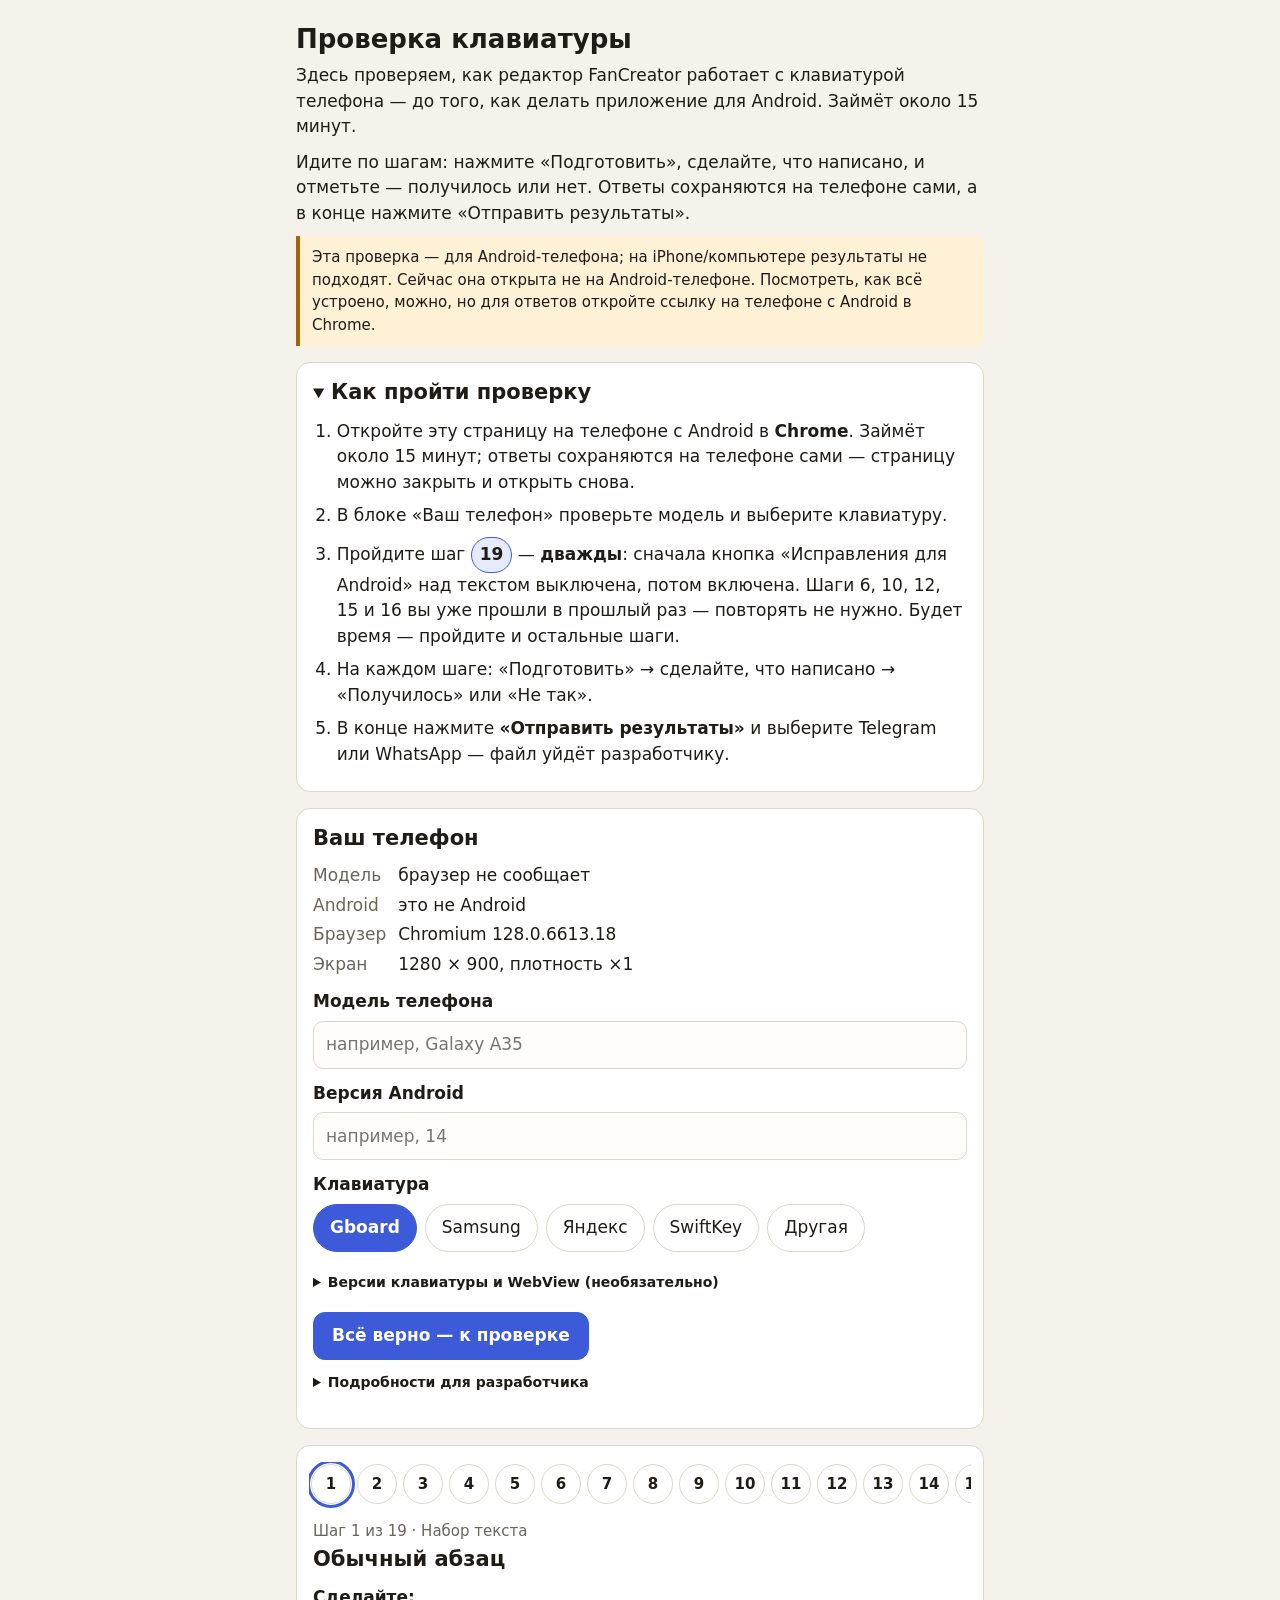
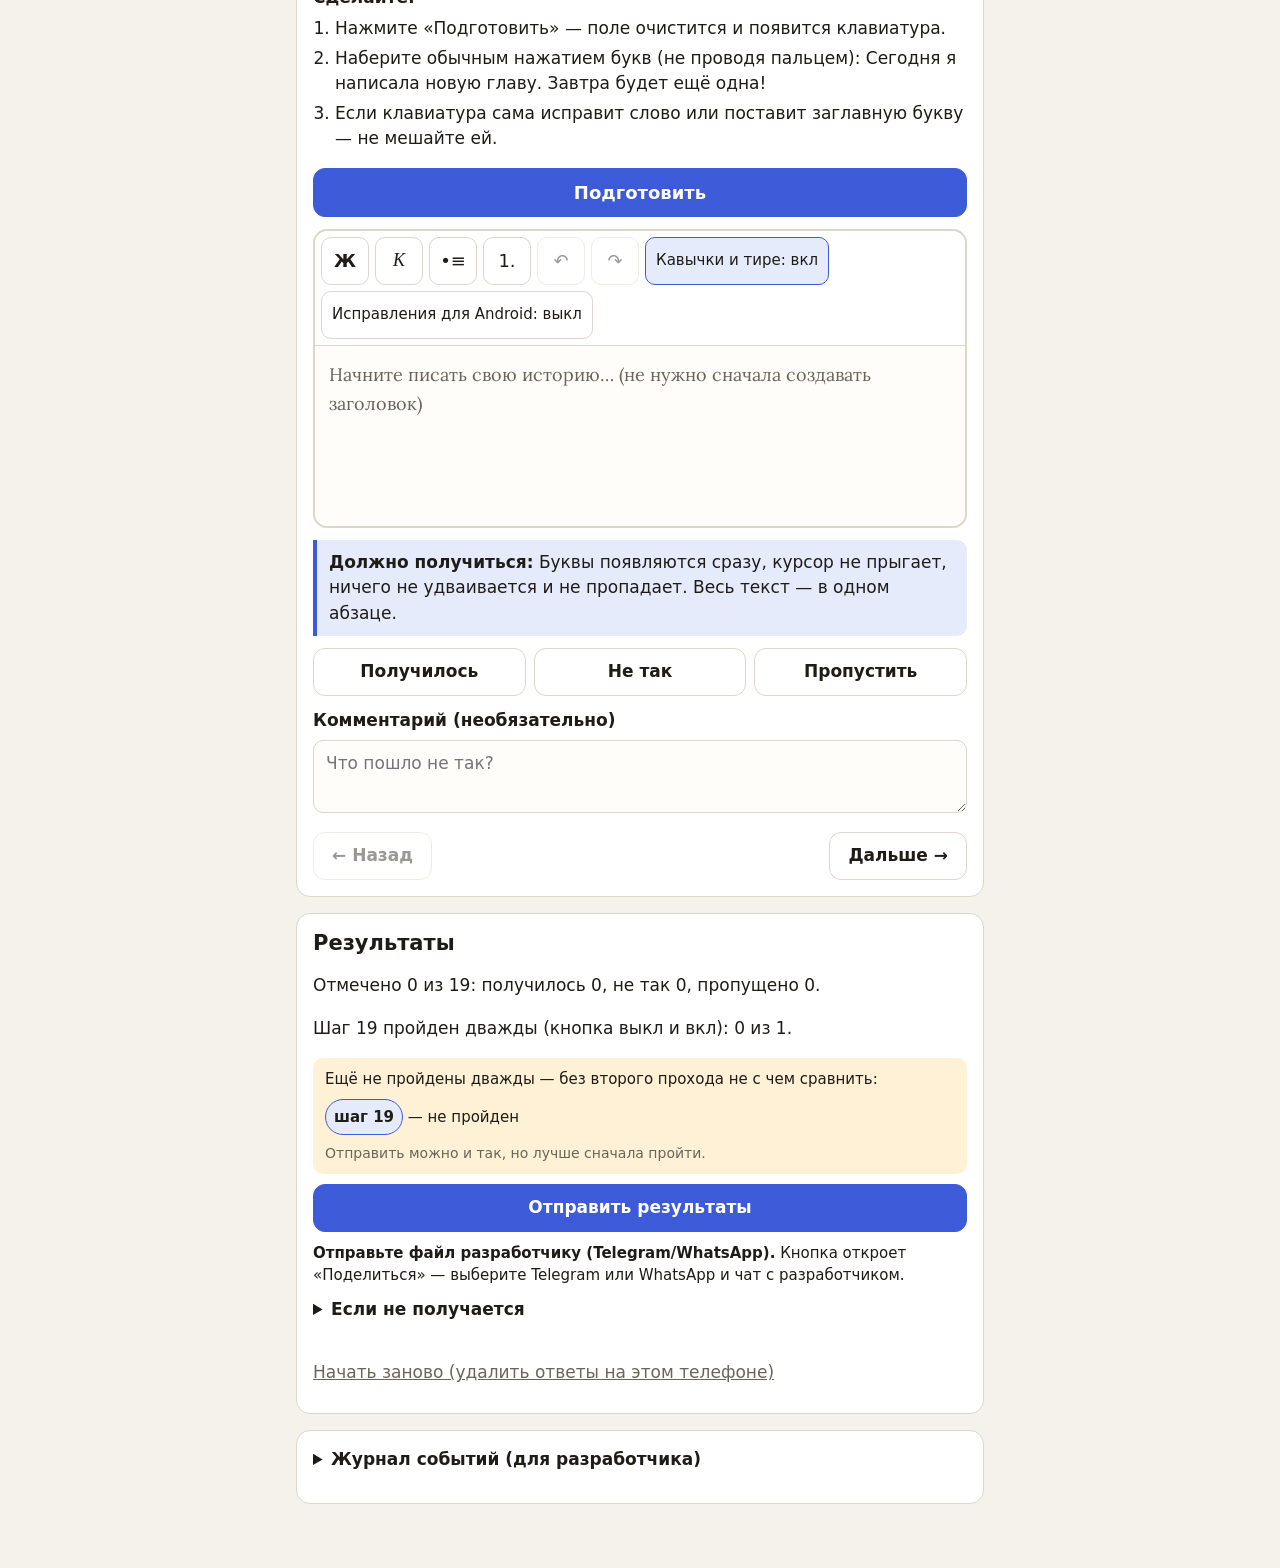
==== commit fd33dad5: "Песочница: 2.1.9 d843b41-dirty" ====
--- a/sandbox/index.html
+++ b/sandbox/index.html
@@ -9,8 +9,8 @@
       content="default-src 'self' 'unsafe-inline' data: blob:; img-src 'self' data: blob: https:; font-src 'self' data:; style-src 'self' 'unsafe-inline'; connect-src 'self' ws: wss:;"
     />
     <title>FanCreator — проверка клавиатуры</title>
-    <script type="module" crossorigin src="./assets/sandbox-CFOKn9re.js"></script>
-    <link rel="stylesheet" crossorigin href="./assets/sandbox-BfJ2QKud.css">
+    <script type="module" crossorigin src="./assets/sandbox-6YqDA1Mb.js"></script>
+    <link rel="stylesheet" crossorigin href="./assets/sandbox-BEkbw0f-.css">
     <meta name="robots" content="noindex, nofollow">
     <meta name="referrer" content="no-referrer">
   </head>
--- a/sandbox/assets/sandbox-BEkbw0f-.css
+++ b/sandbox/assets/sandbox-BEkbw0f-.css
@@ -0,0 +1 @@
+@font-face{font-family:Lora;font-style:normal;font-display:swap;font-weight:400;src:url(./lora-cyrillic-400-normal-CbVom6TB.woff2) format("woff2"),url(./lora-cyrillic-400-normal-BedExNGj.woff) format("woff")}@font-face{font-family:Lora;font-style:normal;font-display:swap;font-weight:400;src:url(./lora-latin-400-normal-DnxXpLNu.woff2) format("woff2"),url(./lora-latin-400-normal-DBJS-Hc6.woff) format("woff")}@font-face{font-family:Lora;font-style:italic;font-display:swap;font-weight:400;src:url(./lora-cyrillic-400-italic-BZqWJcgY.woff2) format("woff2"),url(./lora-cyrillic-400-italic-rXhP2Nh9.woff) format("woff")}@font-face{font-family:Lora;font-style:italic;font-display:swap;font-weight:400;src:url(./lora-latin-400-italic-DYjZp4sZ.woff2) format("woff2"),url(./lora-latin-400-italic-wRLkZNVE.woff) format("woff")}@font-face{font-family:Lora;font-style:normal;font-display:swap;font-weight:700;src:url(./lora-cyrillic-700-normal-CicHrsUU.woff2) format("woff2"),url(./lora-cyrillic-700-normal-CoUvLzhc.woff) format("woff")}@font-face{font-family:Lora;font-style:normal;font-display:swap;font-weight:700;src:url(./lora-latin-700-normal-BHK4Pzk4.woff2) format("woff2"),url(./lora-latin-700-normal-Yfa97ytg.woff) format("woff")}:root{--sb-bg: #f5f2ec;--sb-card: #ffffff;--sb-text: #1f1c18;--sb-dim: #6b645a;--sb-line: #ddd6ca;--sb-accent: #3d5bd9;--sb-accent-text: #ffffff;--sb-accent-soft: #e6ebfc;--sb-ok: #2b8a3e;--sb-ok-soft: #e3f4e6;--sb-bad: #c92a2a;--sb-bad-soft: #fbe6e6;--sb-warn: #a86400;--sb-warn-soft: #fff1d6;--sb-paper: #fffdf9;--sb-focus: rgba(61, 91, 217, .35);--sb-radius: 14px;color-scheme:light}@media (prefers-color-scheme: dark){:root{--sb-bg: #17161a;--sb-card: #222127;--sb-text: #ece8e1;--sb-dim: #a59f95;--sb-line: #3a3842;--sb-accent: #7f97ff;--sb-accent-text: #10131f;--sb-accent-soft: #2a3150;--sb-ok: #69c27a;--sb-ok-soft: #1f3524;--sb-bad: #ff7b7b;--sb-bad-soft: #3d2222;--sb-warn: #f0b350;--sb-warn-soft: #3a2f1a;--sb-paper: #1c1b20;--sb-focus: rgba(127, 151, 255, .4);color-scheme:dark}}*{box-sizing:border-box}html{-webkit-text-size-adjust:100%}body{margin:0;background:var(--sb-bg);color:var(--sb-text);font:17px/1.5 system-ui,-apple-system,Segoe UI,Roboto,sans-serif}.sb-page{max-width:720px;margin:0 auto;padding:16px 16px 48px}.sb-header h1{margin:8px 0;font-size:26px;line-height:1.2}.sb-header p{margin:0 0 10px}h2{margin:0 0 12px;font-size:21px;line-height:1.25}.sb-card{background:var(--sb-card);border:1px solid var(--sb-line);border-radius:var(--sb-radius);padding:16px;margin:16px 0;scroll-margin-top:8px}.sb-small{font-size:14px;color:var(--sb-dim);margin:8px 0}.sb-note{margin:10px 0;padding:10px 12px;border-radius:10px;background:var(--sb-accent-soft);font-size:15px}.sb-note-warn{background:var(--sb-warn-soft)}.sb-note-ok{background:var(--sb-ok-soft)}.sb-advice{border-left:4px solid var(--sb-warn);border-radius:0 10px 10px 0}.sb-howto summary{cursor:pointer}.sb-howto summary h2{display:inline;margin:0}.sb-howto-list{margin:12px 0 0;padding-left:1.4em}.sb-howto-list li{margin:0 0 8px}.sb-howto-step{min-width:36px;min-height:36px;padding:2px 8px;border-radius:999px;border:1.5px solid var(--sb-accent);background:var(--sb-accent-soft);color:var(--sb-text);font:inherit;font-weight:700;cursor:pointer;touch-action:manipulation}.sb-howto-step:focus-visible{outline:3px solid var(--sb-focus);outline-offset:2px}.sb-send{width:100%;font-size:18px}.sb-send-hint{margin:10px 0;font-size:15px}.sb-fix-note{border-left:4px solid var(--sb-accent);border-radius:0 10px 10px 0}.sb-fix-note p{margin:0}.sb-fix-note p+p{margin-top:6px}.sb-fix-progress{font-weight:600}.sb-second-pass{border-left:4px solid var(--sb-warn);border-radius:0 10px 10px 0}.sb-second-pass p{margin:0 0 10px}.sb-fix-missing p{margin:0}.sb-fix-missing ul{margin:8px 0;padding:0;list-style:none}.sb-fix-missing li{margin:0 0 6px}.sb-row{display:flex;flex-wrap:wrap;gap:10px;align-items:center}.sb-row-between{justify-content:space-between}.sb-btn{min-height:48px;padding:10px 18px;border-radius:12px;border:1.5px solid var(--sb-line);background:var(--sb-card);color:var(--sb-text);font:inherit;font-weight:600;cursor:pointer;touch-action:manipulation}.sb-btn:disabled{opacity:.45}.sb-btn:focus-visible,.sb-tool:focus-visible,.sb-chip:focus-visible,.sb-chip-btn:focus-visible{outline:3px solid var(--sb-focus);outline-offset:2px}.sb-btn-primary{background:var(--sb-accent);border-color:var(--sb-accent);color:var(--sb-accent-text)}.sb-btn-small{min-height:40px;padding:6px 14px;font-size:15px}.sb-btn-link{border:none;background:none;color:var(--sb-dim);font-weight:400;text-decoration:underline;padding-left:0;margin-top:12px}.sb-prepare{width:100%;margin:4px 0 12px;font-size:18px}.sb-facts{display:grid;grid-template-columns:max-content 1fr;gap:4px 12px;margin:0 0 12px}.sb-facts dt{color:var(--sb-dim)}.sb-facts dd{margin:0;overflow-wrap:anywhere}.sb-field{display:block;margin:12px 0;border:none;padding:0}.sb-field>span,.sb-field>legend{display:block;font-weight:600;margin-bottom:6px;padding:0}.sb-field input,.sb-field textarea,.sb-raw{width:100%;min-height:48px;padding:10px 12px;border-radius:10px;border:1.5px solid var(--sb-line);background:var(--sb-paper);color:var(--sb-text);font:inherit}.sb-choice{display:flex;flex-wrap:wrap;gap:8px;margin-bottom:8px}.sb-chip-btn{min-height:48px;padding:8px 16px;border-radius:24px;border:1.5px solid var(--sb-line);background:var(--sb-card);color:var(--sb-text);font:inherit;cursor:pointer}.sb-chip-btn.is-on{background:var(--sb-accent);border-color:var(--sb-accent);color:var(--sb-accent-text);font-weight:600}.sb-device-line{margin:0;flex:1 1 200px}.sb-dev{margin-top:12px;font-size:14px}.sb-chips{display:flex;gap:6px;overflow-x:auto;padding:2px 2px 10px;margin:0 -4px 6px;scrollbar-width:thin}.sb-chip{flex:0 0 auto;width:40px;height:40px;border-radius:50%;border:1.5px solid var(--sb-line);background:var(--sb-card);color:var(--sb-text);font:inherit;font-size:15px;font-weight:600;cursor:pointer}.sb-chip-ok{background:var(--sb-ok-soft);border-color:var(--sb-ok)}.sb-chip-bad{background:var(--sb-bad-soft);border-color:var(--sb-bad)}.sb-chip-skip{color:var(--sb-dim);border-style:dashed}.sb-chip-half{background-image:linear-gradient(to right,transparent 50%,var(--sb-card) 50%);border-style:dashed}.sb-chip.is-current{outline:3px solid var(--sb-accent);outline-offset:1px}.sb-step-meta{margin:0 0 4px;color:var(--sb-dim);font-size:15px}.sb-todo ol{margin:6px 0 12px;padding-left:22px}.sb-todo li{margin:4px 0}.sb-expect{margin:12px 0;padding:10px 12px;border-left:4px solid var(--sb-accent);background:var(--sb-accent-soft);border-radius:0 10px 10px 0}.sb-verdict{display:grid;grid-template-columns:1fr 1fr 1fr;gap:8px;margin:12px 0}.sb-verdict .sb-btn{padding:10px 6px}.sb-btn-ok.is-on{background:var(--sb-ok);border-color:var(--sb-ok);color:#fff}.sb-btn-bad.is-on{background:var(--sb-bad);border-color:var(--sb-bad);color:#fff}.sb-btn-skip.is-on{background:var(--sb-dim);border-color:var(--sb-dim);color:var(--sb-card)}.sb-auto{margin:12px 0;padding:10px 12px;border-radius:10px;border:1.5px solid var(--sb-line)}.sb-auto p{margin:4px 0}.sb-auto ul{margin:6px 0 0;padding-left:20px;font-size:14px;overflow-wrap:anywhere}.sb-auto-ok{background:var(--sb-ok-soft);border-color:var(--sb-ok)}.sb-auto-fail{background:var(--sb-bad-soft);border-color:var(--sb-bad)}.sb-auto-warn{background:var(--sb-warn-soft);border-color:var(--sb-warn)}.sb-auto-icon{display:inline-block;min-width:1.2em;font-weight:800}.sb-nav{margin-top:8px}.sb-editor{border:2px solid var(--sb-line);border-radius:var(--sb-radius);background:var(--sb-paper)}.sb-editor:focus-within{border-color:var(--sb-accent)}.sb-toolbar{position:sticky;top:0;z-index:2;display:flex;flex-wrap:wrap;gap:6px;padding:6px;background:var(--sb-card);border-bottom:1px solid var(--sb-line);border-radius:var(--sb-radius) var(--sb-radius) 0 0}.sb-tool{flex:0 0 auto;min-width:48px;height:48px;padding:0 10px;border-radius:10px;border:1.5px solid var(--sb-line);background:var(--sb-card);color:var(--sb-text);font:inherit;font-size:18px;cursor:pointer;touch-action:manipulation;-webkit-user-select:none;user-select:none}.sb-tool-wide{font-size:15px}.sb-tool-bold{font-weight:800}.sb-tool-italic{font-style:italic;font-family:Georgia,serif}.sb-tool.is-active{background:var(--sb-accent-soft);border-color:var(--sb-accent)}.sb-tool.is-disabled{opacity:.45}.sb-editor-content{padding:4px 14px 14px}.sb-editor-frame.is-long .sb-editor-content{max-height:60vh;max-height:60dvh;overflow-y:auto;overscroll-behavior:contain}.sb-log-pre{max-height:50vh;overflow:auto;margin:8px 0 0;padding:10px;border-radius:8px;background:var(--sb-paper);border:1px solid var(--sb-line);font:12px/1.45 ui-monospace,Cascadia Mono,Consolas,monospace;white-space:pre-wrap;word-break:break-all}.sb-log summary,.sb-fallback summary,.sb-dev summary{cursor:pointer;min-height:40px;font-weight:600}.sb-prose{position:relative;min-height:9em;outline:none;color:var(--sb-text);font-family:Lora,"Noto Serif",Georgia,serif;font-size:18px;line-height:1.65;padding:10px 0}.sb-prose p{margin:0;overflow-wrap:anywhere}.sb-prose h1,.sb-prose h2,.sb-prose h3{line-height:1.3;margin:.5em 0 .3em}.sb-prose h2{font-size:1.45em}.sb-prose ul,.sb-prose ol{padding-left:1.5em;margin:0 0 .7em}.sb-prose ol{list-style:none;counter-reset:fc-ol;padding-left:0}.sb-prose>ol{padding-left:28px}.sb-prose ol>li{counter-increment:fc-ol}.sb-prose ol>li>:is(p,h1,h2,h3):before{content:counters(fc-ol,".") ". ";white-space:nowrap}.sb-prose ol>li>:is(p,h1,h2,h3)~:is(p,h1,h2,h3):before{content:none}.sb-prose ol>li[data-unnumbered=true]{counter-increment:none}.sb-prose ol>li[data-unnumbered=true]>:is(p,h1,h2,h3):before{content:none}.sb-prose ul>li[data-unnumbered=true]::marker{content:""}.sb-prose img{display:block;max-width:100%;height:auto;border-radius:6px}.sb-prose .fc-img-wrap{position:relative;display:block;width:fit-content;max-width:100%;margin:.4em 0;border-radius:8px}.sb-prose :is(.fc-img-handle,.fc-img-float,.fc-img-wrap-btn){display:none}.sb-prose .ProseMirror-selectednode{outline:3px solid var(--sb-accent);outline-offset:2px}.sb-prose table{border-collapse:collapse;width:100%;margin:.6em 0}.sb-prose th,.sb-prose td{border:1px solid var(--sb-line);padding:6px 9px;vertical-align:top;min-width:40px;position:relative}.sb-prose .selectedCell:after{background:var(--sb-focus);content:"";position:absolute;top:0;right:0;bottom:0;left:0;pointer-events:none}.sb-prose .column-resize-handle{display:none}.sb-prose ::selection{background:var(--sb-focus)}.sb-prose.ProseMirror-hideselection ::selection{background:transparent}.sb-prose p.is-editor-empty:first-child:before{content:attr(data-placeholder);float:left;color:var(--sb-dim);pointer-events:none;height:0}.sb-prose a{color:var(--sb-accent)}.sb-prose blockquote{margin:.5em 0;padding-left:12px;border-left:3px solid var(--sb-line)}.sb-prose hr{border:none;border-top:1px solid var(--sb-line);margin:1em 0}
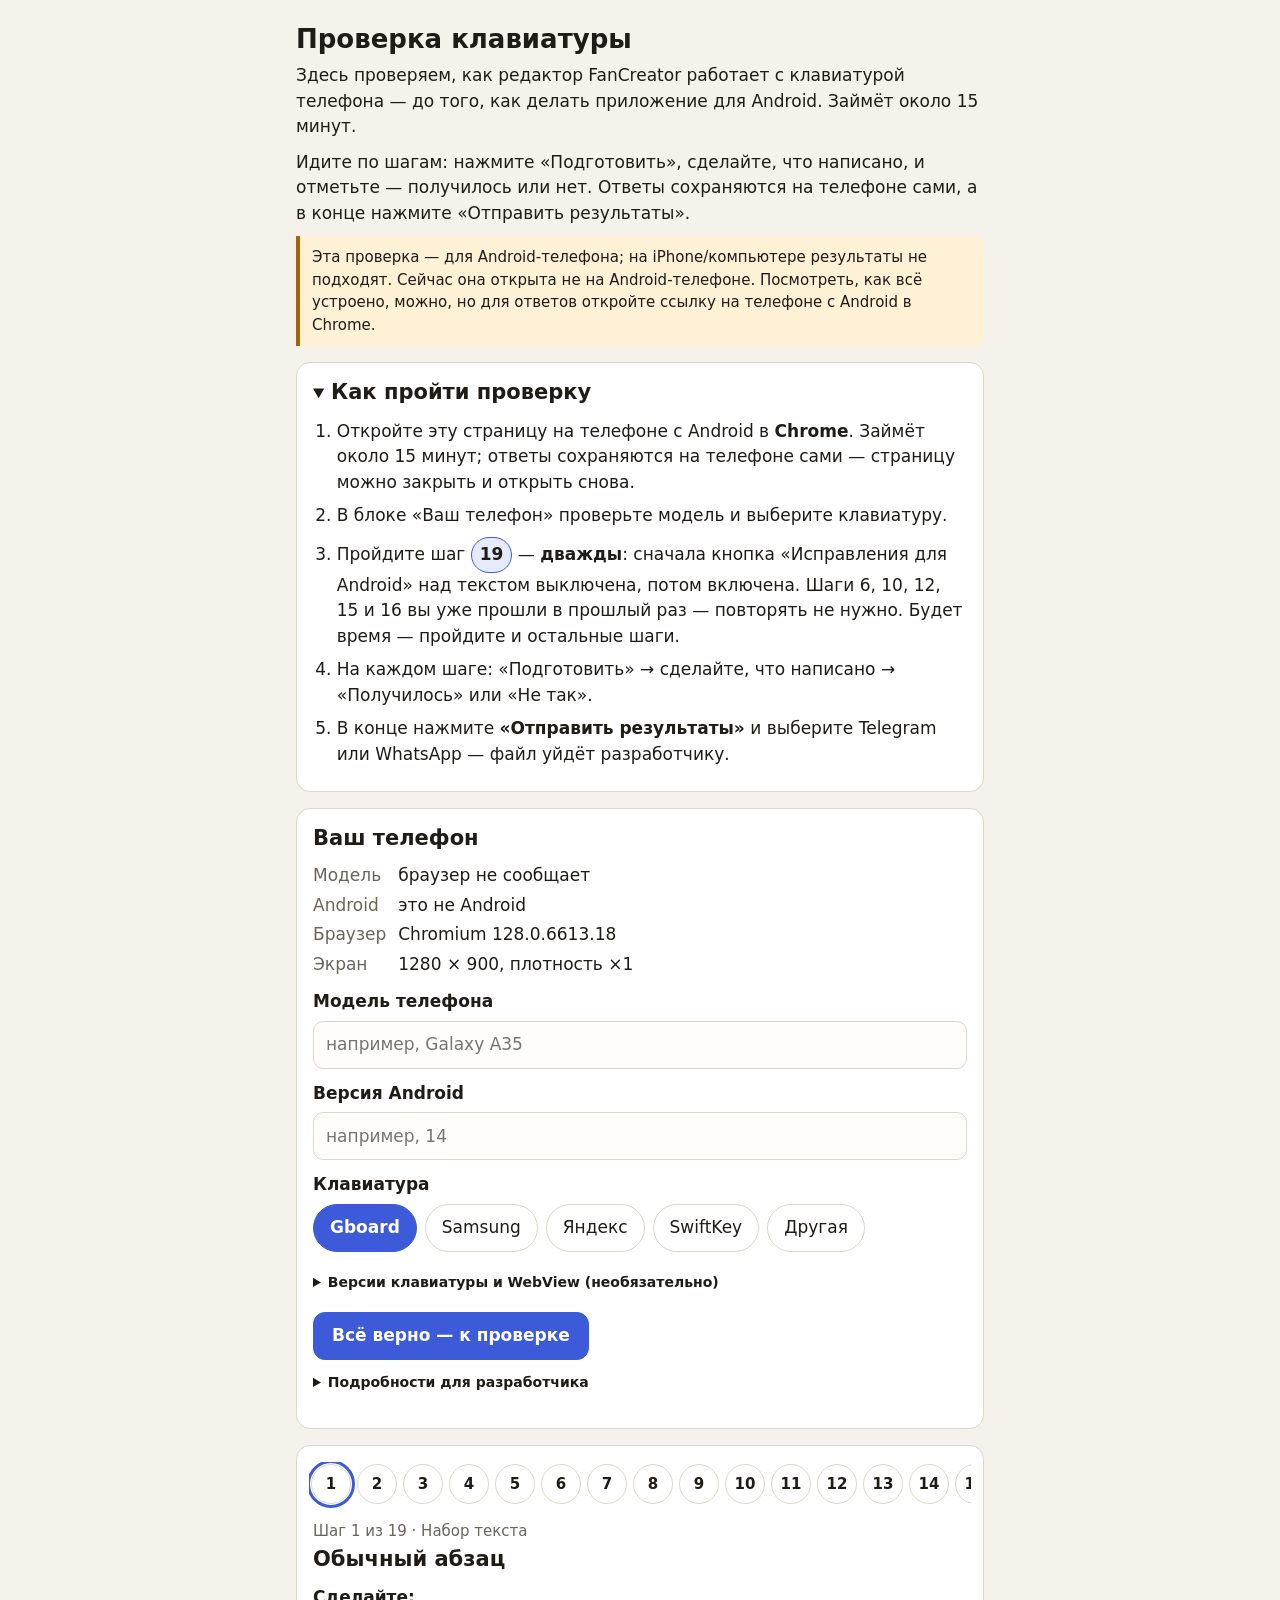
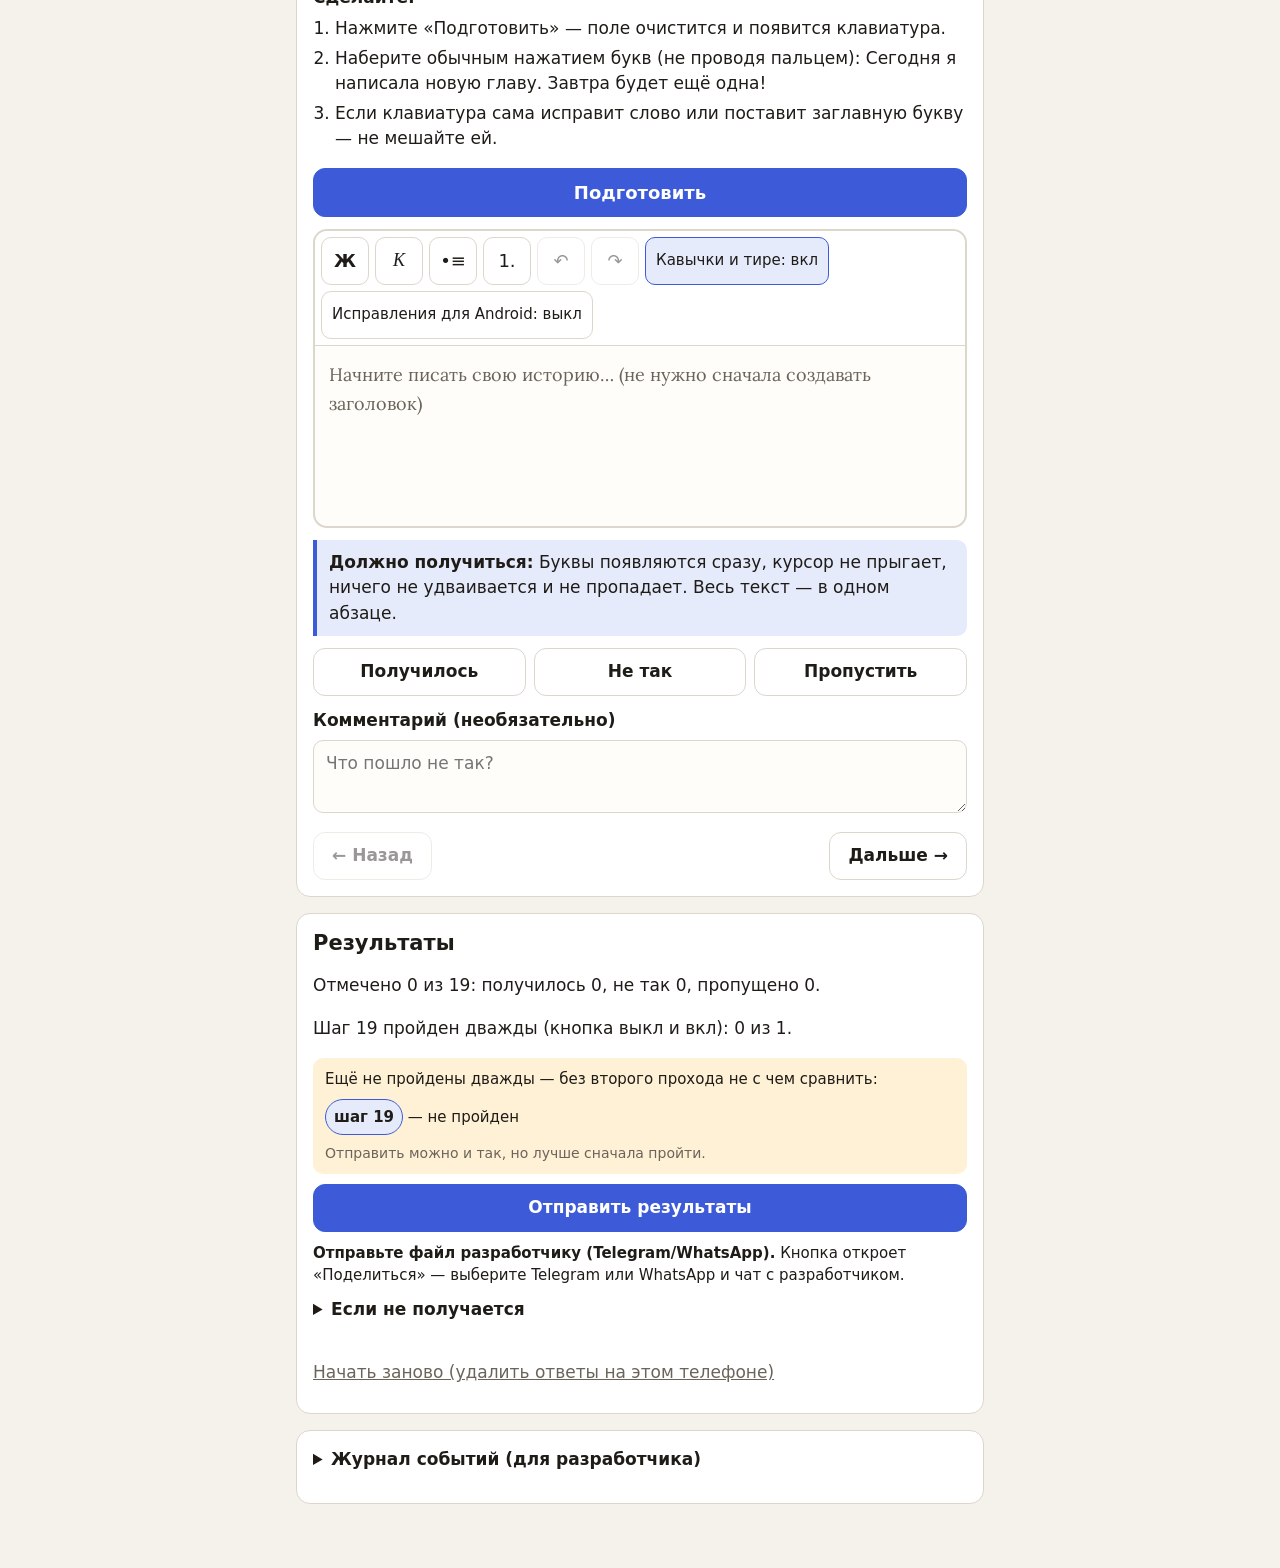
==== commit 440959fb: "Песочница: 2.1.9 95b359f" ====
--- a/sandbox/index.html
+++ b/sandbox/index.html
@@ -9,8 +9,8 @@
       content="default-src 'self' 'unsafe-inline' data: blob:; img-src 'self' data: blob: https:; font-src 'self' data:; style-src 'self' 'unsafe-inline'; connect-src 'self' ws: wss:;"
     />
     <title>FanCreator — проверка клавиатуры</title>
-    <script type="module" crossorigin src="./assets/sandbox-6YqDA1Mb.js"></script>
-    <link rel="stylesheet" crossorigin href="./assets/sandbox-BEkbw0f-.css">
+    <script type="module" crossorigin src="./assets/sandbox-DgG44S5v.js"></script>
+    <link rel="stylesheet" crossorigin href="./assets/sandbox-BAtmeCv4.css">
     <meta name="robots" content="noindex, nofollow">
     <meta name="referrer" content="no-referrer">
   </head>
--- a/sandbox/assets/sandbox-BAtmeCv4.css
+++ b/sandbox/assets/sandbox-BAtmeCv4.css
@@ -0,0 +1 @@
+@font-face{font-family:Lora;font-style:normal;font-display:swap;font-weight:400;src:url(./lora-cyrillic-400-normal-CbVom6TB.woff2) format("woff2"),url(./lora-cyrillic-400-normal-BedExNGj.woff) format("woff")}@font-face{font-family:Lora;font-style:normal;font-display:swap;font-weight:400;src:url(./lora-latin-400-normal-DnxXpLNu.woff2) format("woff2"),url(./lora-latin-400-normal-DBJS-Hc6.woff) format("woff")}@font-face{font-family:Lora;font-style:italic;font-display:swap;font-weight:400;src:url(./lora-cyrillic-400-italic-BZqWJcgY.woff2) format("woff2"),url(./lora-cyrillic-400-italic-rXhP2Nh9.woff) format("woff")}@font-face{font-family:Lora;font-style:italic;font-display:swap;font-weight:400;src:url(./lora-latin-400-italic-DYjZp4sZ.woff2) format("woff2"),url(./lora-latin-400-italic-wRLkZNVE.woff) format("woff")}@font-face{font-family:Lora;font-style:normal;font-display:swap;font-weight:700;src:url(./lora-cyrillic-700-normal-CicHrsUU.woff2) format("woff2"),url(./lora-cyrillic-700-normal-CoUvLzhc.woff) format("woff")}@font-face{font-family:Lora;font-style:normal;font-display:swap;font-weight:700;src:url(./lora-latin-700-normal-BHK4Pzk4.woff2) format("woff2"),url(./lora-latin-700-normal-Yfa97ytg.woff) format("woff")}:root{--sb-bg: #f5f2ec;--sb-card: #ffffff;--sb-text: #1f1c18;--sb-dim: #6b645a;--sb-line: #ddd6ca;--sb-accent: #3d5bd9;--sb-accent-text: #ffffff;--sb-accent-soft: #e6ebfc;--sb-ok: #2b8a3e;--sb-ok-soft: #e3f4e6;--sb-bad: #c92a2a;--sb-bad-soft: #fbe6e6;--sb-warn: #a86400;--sb-warn-soft: #fff1d6;--sb-paper: #fffdf9;--sb-focus: rgba(61, 91, 217, .35);--sb-radius: 14px;--sb-sticky-top: 0px;color-scheme:light}@media (prefers-color-scheme: dark){:root{--sb-bg: #17161a;--sb-card: #222127;--sb-text: #ece8e1;--sb-dim: #a59f95;--sb-line: #3a3842;--sb-accent: #7f97ff;--sb-accent-text: #10131f;--sb-accent-soft: #2a3150;--sb-ok: #69c27a;--sb-ok-soft: #1f3524;--sb-bad: #ff7b7b;--sb-bad-soft: #3d2222;--sb-warn: #f0b350;--sb-warn-soft: #3a2f1a;--sb-paper: #1c1b20;--sb-focus: rgba(127, 151, 255, .4);color-scheme:dark}}*{box-sizing:border-box}html{-webkit-text-size-adjust:100%}body{margin:0;background:var(--sb-bg);color:var(--sb-text);font:17px/1.5 system-ui,-apple-system,Segoe UI,Roboto,sans-serif}.sb-page{max-width:720px;margin:0 auto;padding:16px 16px 48px}.sb-header h1{margin:8px 0;font-size:26px;line-height:1.2}.sb-header p{margin:0 0 10px}h2{margin:0 0 12px;font-size:21px;line-height:1.25}.sb-card{background:var(--sb-card);border:1px solid var(--sb-line);border-radius:var(--sb-radius);padding:16px;margin:16px 0;scroll-margin-top:8px}.sb-small{font-size:14px;color:var(--sb-dim);margin:8px 0}.sb-note{margin:10px 0;padding:10px 12px;border-radius:10px;background:var(--sb-accent-soft);font-size:15px}.sb-note-warn{background:var(--sb-warn-soft)}.sb-note-ok{background:var(--sb-ok-soft)}.sb-advice{border-left:4px solid var(--sb-warn);border-radius:0 10px 10px 0}.sb-howto summary{cursor:pointer}.sb-howto summary h2{display:inline;margin:0}.sb-howto-list{margin:12px 0 0;padding-left:1.4em}.sb-howto-list li{margin:0 0 8px}.sb-howto-step{min-width:36px;min-height:36px;padding:2px 8px;border-radius:999px;border:1.5px solid var(--sb-accent);background:var(--sb-accent-soft);color:var(--sb-text);font:inherit;font-weight:700;cursor:pointer;touch-action:manipulation}.sb-howto-step:focus-visible{outline:3px solid var(--sb-focus);outline-offset:2px}.sb-send{width:100%;font-size:18px}.sb-send-hint{margin:10px 0;font-size:15px}.sb-fix-note{border-left:4px solid var(--sb-accent);border-radius:0 10px 10px 0}.sb-fix-note p{margin:0}.sb-fix-note p+p{margin-top:6px}.sb-fix-progress{font-weight:600}.sb-second-pass{border-left:4px solid var(--sb-warn);border-radius:0 10px 10px 0}.sb-second-pass p{margin:0 0 10px}.sb-fix-missing p{margin:0}.sb-fix-missing ul{margin:8px 0;padding:0;list-style:none}.sb-fix-missing li{margin:0 0 6px}.sb-row{display:flex;flex-wrap:wrap;gap:10px;align-items:center}.sb-row-between{justify-content:space-between}.sb-btn{min-height:48px;padding:10px 18px;border-radius:12px;border:1.5px solid var(--sb-line);background:var(--sb-card);color:var(--sb-text);font:inherit;font-weight:600;cursor:pointer;touch-action:manipulation}.sb-btn:disabled{opacity:.45}.sb-btn:focus-visible,.sb-tool:focus-visible,.sb-chip:focus-visible,.sb-chip-btn:focus-visible{outline:3px solid var(--sb-focus);outline-offset:2px}.sb-btn-primary{background:var(--sb-accent);border-color:var(--sb-accent);color:var(--sb-accent-text)}.sb-btn-small{min-height:40px;padding:6px 14px;font-size:15px}.sb-btn-link{border:none;background:none;color:var(--sb-dim);font-weight:400;text-decoration:underline;padding-left:0;margin-top:12px}.sb-prepare{width:100%;margin:4px 0 12px;font-size:18px}.sb-facts{display:grid;grid-template-columns:max-content 1fr;gap:4px 12px;margin:0 0 12px}.sb-facts dt{color:var(--sb-dim)}.sb-facts dd{margin:0;overflow-wrap:anywhere}.sb-field{display:block;margin:12px 0;border:none;padding:0}.sb-field>span,.sb-field>legend{display:block;font-weight:600;margin-bottom:6px;padding:0}.sb-field input,.sb-field textarea,.sb-raw{width:100%;min-height:48px;padding:10px 12px;border-radius:10px;border:1.5px solid var(--sb-line);background:var(--sb-paper);color:var(--sb-text);font:inherit}.sb-choice{display:flex;flex-wrap:wrap;gap:8px;margin-bottom:8px}.sb-chip-btn{min-height:48px;padding:8px 16px;border-radius:24px;border:1.5px solid var(--sb-line);background:var(--sb-card);color:var(--sb-text);font:inherit;cursor:pointer}.sb-chip-btn.is-on{background:var(--sb-accent);border-color:var(--sb-accent);color:var(--sb-accent-text);font-weight:600}.sb-device-line{margin:0;flex:1 1 200px}.sb-dev{margin-top:12px;font-size:14px}.sb-chips{display:flex;gap:6px;overflow-x:auto;padding:2px 2px 10px;margin:0 -4px 6px;scrollbar-width:thin}.sb-chip{flex:0 0 auto;width:40px;height:40px;border-radius:50%;border:1.5px solid var(--sb-line);background:var(--sb-card);color:var(--sb-text);font:inherit;font-size:15px;font-weight:600;cursor:pointer}.sb-chip-ok{background:var(--sb-ok-soft);border-color:var(--sb-ok)}.sb-chip-bad{background:var(--sb-bad-soft);border-color:var(--sb-bad)}.sb-chip-skip{color:var(--sb-dim);border-style:dashed}.sb-chip-half{background-image:linear-gradient(to right,transparent 50%,var(--sb-card) 50%);border-style:dashed}.sb-chip.is-current{outline:3px solid var(--sb-accent);outline-offset:1px}.sb-step-meta{margin:0 0 4px;color:var(--sb-dim);font-size:15px}.sb-todo ol{margin:6px 0 12px;padding-left:22px}.sb-todo li{margin:4px 0}.sb-expect{margin:12px 0;padding:10px 12px;border-left:4px solid var(--sb-accent);background:var(--sb-accent-soft);border-radius:0 10px 10px 0}.sb-verdict{display:grid;grid-template-columns:1fr 1fr 1fr;gap:8px;margin:12px 0}.sb-verdict .sb-btn{padding:10px 6px}.sb-btn-ok.is-on{background:var(--sb-ok);border-color:var(--sb-ok);color:#fff}.sb-btn-bad.is-on{background:var(--sb-bad);border-color:var(--sb-bad);color:#fff}.sb-btn-skip.is-on{background:var(--sb-dim);border-color:var(--sb-dim);color:var(--sb-card)}.sb-auto{margin:12px 0;padding:10px 12px;border-radius:10px;border:1.5px solid var(--sb-line)}.sb-auto p{margin:4px 0}.sb-auto ul{margin:6px 0 0;padding-left:20px;font-size:14px;overflow-wrap:anywhere}.sb-auto-ok{background:var(--sb-ok-soft);border-color:var(--sb-ok)}.sb-auto-fail{background:var(--sb-bad-soft);border-color:var(--sb-bad)}.sb-auto-warn{background:var(--sb-warn-soft);border-color:var(--sb-warn)}.sb-auto-icon{display:inline-block;min-width:1.2em;font-weight:800}.sb-nav{margin-top:8px}.sb-editor{border:2px solid var(--sb-line);border-radius:var(--sb-radius);background:var(--sb-paper);overflow:clip}.sb-editor:focus-within{border-color:var(--sb-accent)}.sb-toolbar{position:sticky;top:var(--sb-sticky-top, 0px);z-index:2;display:flex;flex-wrap:wrap;gap:6px;padding:6px;background:var(--sb-card);border-bottom:1px solid var(--sb-line)}.sb-toolbar:before{content:"";position:absolute;left:0;right:0;bottom:100%;height:calc(var(--sb-sticky-top, 0px) + 8px);background:var(--sb-card)}.sb-tool{flex:0 0 auto;min-width:48px;height:48px;padding:0 10px;border-radius:10px;border:1.5px solid var(--sb-line);background:var(--sb-card);color:var(--sb-text);font:inherit;font-size:18px;cursor:pointer;touch-action:manipulation;-webkit-user-select:none;user-select:none}.sb-tool-wide{font-size:15px}.sb-tool-bold{font-weight:800}.sb-tool-italic{font-style:italic;font-family:Georgia,serif}.sb-tool.is-active{background:var(--sb-accent-soft);border-color:var(--sb-accent)}.sb-tool.is-disabled{opacity:.45}.sb-editor-content{padding:4px 14px 14px}.sb-editor-frame.is-long .sb-editor-content{max-height:60vh;max-height:60dvh;max-height:max(8rem,min(60dvh,calc(100dvh - var(--sb-sticky-top, 0px) - var(--sb-toolbar-h, 0px) - 24px)));overflow-y:auto}.sb-log-pre{max-height:50vh;overflow:auto;margin:8px 0 0;padding:10px;border-radius:8px;background:var(--sb-paper);border:1px solid var(--sb-line);font:12px/1.45 ui-monospace,Cascadia Mono,Consolas,monospace;white-space:pre-wrap;word-break:break-all}.sb-log summary,.sb-fallback summary,.sb-dev summary{cursor:pointer;min-height:40px;font-weight:600}.sb-prose{position:relative;min-height:9em;outline:none;color:var(--sb-text);font-family:Lora,"Noto Serif",Georgia,serif;font-size:18px;line-height:1.65;padding:10px 0}.sb-prose p{margin:0;overflow-wrap:anywhere}.sb-prose h1,.sb-prose h2,.sb-prose h3{line-height:1.3;margin:.5em 0 .3em}.sb-prose h2{font-size:1.45em}.sb-prose ul,.sb-prose ol{padding-left:1.5em;margin:0 0 .7em}.sb-prose ol{list-style:none;counter-reset:fc-ol;padding-left:0}.sb-prose>ol{padding-left:28px}.sb-prose ol>li{counter-increment:fc-ol}.sb-prose ol>li>:is(p,h1,h2,h3):before{content:counters(fc-ol,".") ". ";white-space:nowrap}.sb-prose ol>li>:is(p,h1,h2,h3)~:is(p,h1,h2,h3):before{content:none}.sb-prose ol>li[data-unnumbered=true]{counter-increment:none}.sb-prose ol>li[data-unnumbered=true]>:is(p,h1,h2,h3):before{content:none}.sb-prose ul>li[data-unnumbered=true]::marker{content:""}.sb-prose img{display:block;max-width:100%;height:auto;border-radius:6px}.sb-prose .fc-img-wrap{position:relative;display:block;width:fit-content;max-width:100%;margin:.4em 0;border-radius:8px}.sb-prose :is(.fc-img-handle,.fc-img-float,.fc-img-wrap-btn){display:none}.sb-prose .ProseMirror-selectednode{outline:3px solid var(--sb-accent);outline-offset:2px}.sb-prose table{border-collapse:collapse;width:100%;margin:.6em 0}.sb-prose th,.sb-prose td{border:1px solid var(--sb-line);padding:6px 9px;vertical-align:top;min-width:40px;position:relative}.sb-prose .selectedCell:after{background:var(--sb-focus);content:"";position:absolute;top:0;right:0;bottom:0;left:0;pointer-events:none}.sb-prose .column-resize-handle{display:none}.sb-prose ::selection{background:var(--sb-focus)}.sb-prose.ProseMirror-hideselection ::selection{background:transparent}.sb-prose p.is-editor-empty:first-child:before{content:attr(data-placeholder);float:left;color:var(--sb-dim);pointer-events:none;height:0}.sb-prose a{color:var(--sb-accent)}.sb-prose blockquote{margin:.5em 0;padding-left:12px;border-left:3px solid var(--sb-line)}.sb-prose hr{border:none;border-top:1px solid var(--sb-line);margin:1em 0}
